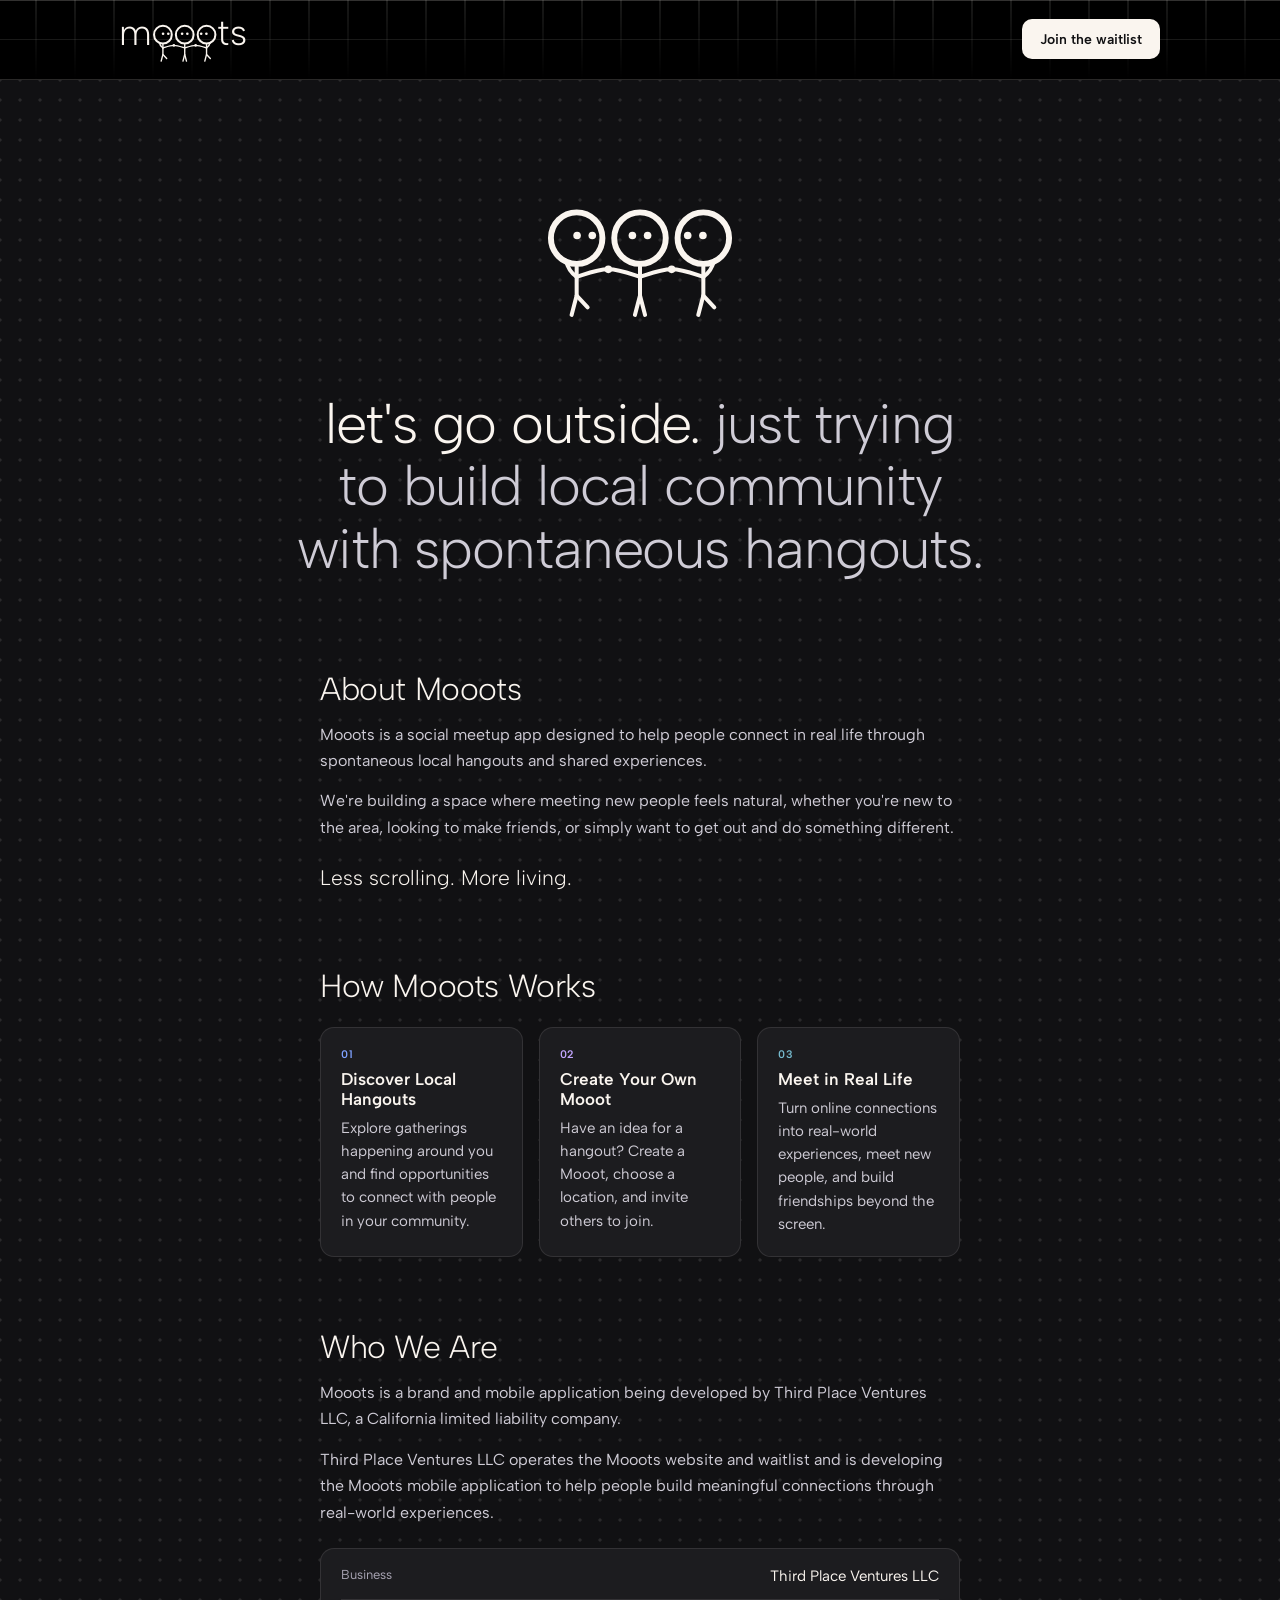
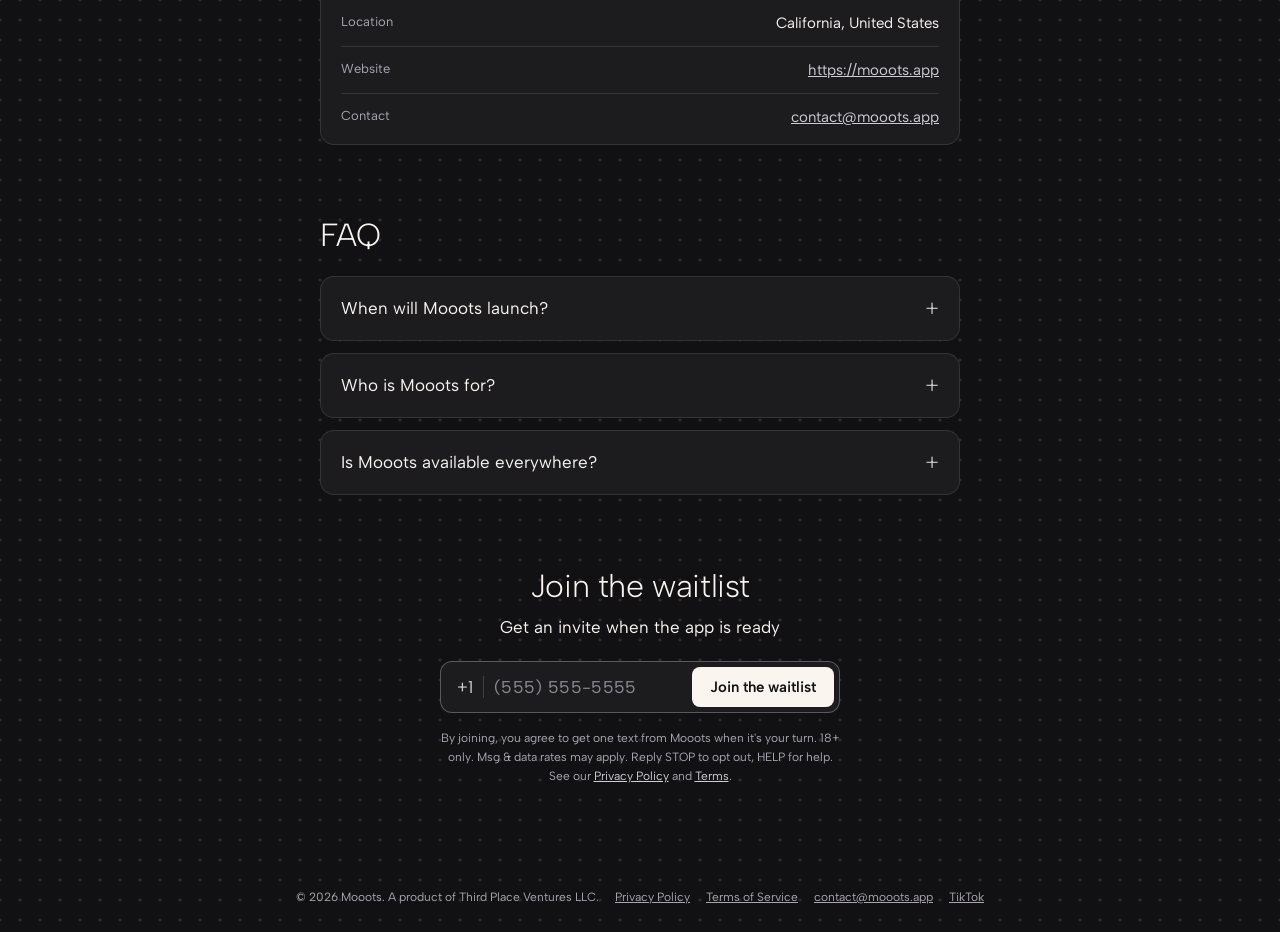
==== index.html @ 5a000459 "Put the three dancing figures above the hero headline Just the figures from the wordmark (no letters" ====
<!doctype html>
<html lang="en">
<head>
<meta charset="utf-8">
<meta name="viewport" content="width=device-width, initial-scale=1">
<title>Mooots</title>
<meta name="description" content="let's go outside. just trying to build local community with spontaneous hangouts.">
<meta name="theme-color" content="#000000">
<meta property="og:title" content="Mooots">
<meta property="og:description" content="let's go outside. just trying to build local community with spontaneous hangouts.">
<meta property="og:url" content="https://mooots.app/">
<meta property="og:type" content="website">
<meta property="og:site_name" content="Mooots">
<meta property="og:image" content="https://mooots.app/og.png">
<meta property="og:image:width" content="1200">
<meta property="og:image:height" content="630">
<meta property="og:image:alt" content="mooots: let's go outside.">
<meta name="twitter:card" content="summary_large_image">
<link rel="icon" href="favicon.svg" type="image/svg+xml">
<link rel="preload" href="fonts/AlbertSans-Light.ttf" as="font" type="font/ttf" crossorigin>
<link rel="stylesheet" href="assets/site.css?v=20261023e">
</head>
<body>
<div class="teaser">

  <header class="top grid">
    <div class="bar">
      <a class="brand" href="./" aria-label="mooots home">
      <svg class="logo" role="img" aria-label="mooots" viewBox="160 170 880 350">
        <text x="382" y="380" text-anchor="end" font-family="Albert Sans" font-weight="300" font-size="250" fill="#FAF5EF">m</text>
        <text x="828" y="380" font-family="Albert Sans" font-weight="300" font-size="250" letter-spacing="-4" fill="#FAF5EF">ts</text>
        <g fill="none" stroke="#FAF5EF" stroke-width="14">
          <circle cx="455" cy="312" r="61"/><circle cx="605" cy="312" r="61"/><circle cx="755" cy="312" r="61"/>
        </g>
        <!-- The dance from the app's loading screen (components/mooot/ring-heads.tsx):
             joined hands lift and drop, outer arms wave, legs kick on alternating
             beats. Each step is one 480ms beat; assets/dance.js starts a burst
             every 5-10s. SMIL is used because Safari can't animate path shapes in CSS. -->
        <g fill="none" stroke="#FAF5EF" stroke-width="9.5" stroke-linecap="round" stroke-linejoin="round">
          <path d="M455 380 L455 448 L443 494"/>
          <path d="M605 380 L605 448 L593 494"/>
          <path d="M755 380 L755 448 L743 494"/>
          <path d="M455 448 L467 494"><animate class="dance" attributeName="d" begin="indefinite" dur="2.4s" fill="freeze" calcMode="spline" keyTimes="0;0.2;0.4;0.6;0.8;1" keySplines="0.37 0 0.63 1;0.37 0 0.63 1;0.37 0 0.63 1;0.37 0 0.63 1;0.37 0 0.63 1" values="M455 448 L467 494;M455 448 L481 476;M455 448 L467 494;M455 448 L481 476;M455 448 L467 494;M455 448 L467 494"/></path>
          <path d="M605 448 L617 494"><animate class="dance" attributeName="d" begin="indefinite" dur="2.4s" fill="freeze" calcMode="spline" keyTimes="0;0.2;0.4;0.6;0.8;1" keySplines="0.37 0 0.63 1;0.37 0 0.63 1;0.37 0 0.63 1;0.37 0 0.63 1;0.37 0 0.63 1" values="M605 448 L617 494;M605 448 L617 494;M605 448 L631 476;M605 448 L617 494;M605 448 L631 476;M605 448 L617 494"/></path>
          <path d="M755 448 L767 494"><animate class="dance" attributeName="d" begin="indefinite" dur="2.4s" fill="freeze" calcMode="spline" keyTimes="0;0.2;0.4;0.6;0.8;1" keySplines="0.37 0 0.63 1;0.37 0 0.63 1;0.37 0 0.63 1;0.37 0 0.63 1;0.37 0 0.63 1" values="M755 448 L767 494;M755 448 L781 476;M755 448 L767 494;M755 448 L781 476;M755 448 L767 494;M755 448 L767 494"/></path>
          <path d="M455 404 C480 412 505 430 530 430 C555 430 580 412 605 404 C630 412 655 430 680 430 C705 430 730 412 755 404"><animate class="dance" attributeName="d" begin="indefinite" dur="2.4s" fill="freeze" calcMode="spline" keyTimes="0;0.2;0.4;0.6;0.8;1" keySplines="0.37 0 0.63 1;0.37 0 0.63 1;0.37 0 0.63 1;0.37 0 0.63 1;0.37 0 0.63 1" values="M455 404 C480 412 505 430 530 430 C555 430 580 412 605 404 C630 412 655 430 680 430 C705 430 730 412 755 404;M455 404 C480 396 505 386 530 386 C555 386 580 396 605 404 C630 396 655 386 680 386 C705 386 730 396 755 404;M455 404 C480 412 505 430 530 430 C555 430 580 412 605 404 C630 412 655 430 680 430 C705 430 730 412 755 404;M455 404 C480 396 505 386 530 386 C555 386 580 396 605 404 C630 396 655 386 680 386 C705 386 730 396 755 404;M455 404 C480 412 505 430 530 430 C555 430 580 412 605 404 C630 412 655 430 680 430 C705 430 730 412 755 404;M455 404 C480 412 505 430 530 430 C555 430 580 412 605 404 C630 412 655 430 680 430 C705 430 730 412 755 404"/></path>
          <path d="M455 404 C443 416 437 432 436 446 M755 404 C767 416 773 432 774 446"><animate class="dance" attributeName="d" begin="indefinite" dur="2.4s" fill="freeze" calcMode="spline" keyTimes="0;0.2;0.4;0.6;0.8;1" keySplines="0.37 0 0.63 1;0.37 0 0.63 1;0.37 0 0.63 1;0.37 0 0.63 1;0.37 0 0.63 1" values="M455 404 C443 416 437 432 436 446 M755 404 C767 416 773 432 774 446;M455 404 C441 394 433 380 430 366 M755 404 C769 394 777 380 780 366;M455 404 C443 416 437 432 436 446 M755 404 C767 416 773 432 774 446;M455 404 C441 394 433 380 430 366 M755 404 C769 394 777 380 780 366;M455 404 C443 416 437 432 436 446 M755 404 C767 416 773 432 774 446;M455 404 C443 416 437 432 436 446 M755 404 C767 416 773 432 774 446"/></path>
        </g>
        <g fill="#FAF5EF">
          <circle cx="456" cy="306" r="9"/><circle cx="492" cy="306" r="9"/>
          <circle cx="587" cy="306" r="9"/><circle cx="623" cy="306" r="9"/>
          <circle cx="718" cy="306" r="9"/><circle cx="754" cy="306" r="9"/>
          <circle cx="530" cy="430" r="9"><animate class="dance" attributeName="cy" begin="indefinite" dur="2.4s" fill="freeze" calcMode="spline" keyTimes="0;0.2;0.4;0.6;0.8;1" keySplines="0.37 0 0.63 1;0.37 0 0.63 1;0.37 0 0.63 1;0.37 0 0.63 1;0.37 0 0.63 1" values="430;386;430;386;430;430"/></circle>
          <circle cx="680" cy="430" r="9"><animate class="dance" attributeName="cy" begin="indefinite" dur="2.4s" fill="freeze" calcMode="spline" keyTimes="0;0.2;0.4;0.6;0.8;1" keySplines="0.37 0 0.63 1;0.37 0 0.63 1;0.37 0 0.63 1;0.37 0 0.63 1;0.37 0 0.63 1" values="430;386;430;386;430;430"/></circle>
        </g>
      </svg>
      </a>
      <a class="nav-cta" id="nav-join" href="#join">Join the waitlist</a>
    </div>
  </header>

  <div class="below dots">

    <section class="hero-sec">
      <svg class="logo mark" role="img" aria-label="Three friends holding hands" viewBox="380 236 450 272">
        <g fill="none" stroke="#FAF5EF" stroke-width="14">
          <circle cx="455" cy="312" r="61"/><circle cx="605" cy="312" r="61"/><circle cx="755" cy="312" r="61"/>
        </g>
        <g fill="none" stroke="#FAF5EF" stroke-width="9.5" stroke-linecap="round" stroke-linejoin="round">
          <path d="M455 380 L455 448 L443 494"/>
          <path d="M605 380 L605 448 L593 494"/>
          <path d="M755 380 L755 448 L743 494"/>
          <path d="M455 448 L467 494"><animate class="dance" attributeName="d" begin="indefinite" dur="2.4s" fill="freeze" calcMode="spline" keyTimes="0;0.2;0.4;0.6;0.8;1" keySplines="0.37 0 0.63 1;0.37 0 0.63 1;0.37 0 0.63 1;0.37 0 0.63 1;0.37 0 0.63 1" values="M455 448 L467 494;M455 448 L481 476;M455 448 L467 494;M455 448 L481 476;M455 448 L467 494;M455 448 L467 494"/></path>
          <path d="M605 448 L617 494"><animate class="dance" attributeName="d" begin="indefinite" dur="2.4s" fill="freeze" calcMode="spline" keyTimes="0;0.2;0.4;0.6;0.8;1" keySplines="0.37 0 0.63 1;0.37 0 0.63 1;0.37 0 0.63 1;0.37 0 0.63 1;0.37 0 0.63 1" values="M605 448 L617 494;M605 448 L617 494;M605 448 L631 476;M605 448 L617 494;M605 448 L631 476;M605 448 L617 494"/></path>
          <path d="M755 448 L767 494"><animate class="dance" attributeName="d" begin="indefinite" dur="2.4s" fill="freeze" calcMode="spline" keyTimes="0;0.2;0.4;0.6;0.8;1" keySplines="0.37 0 0.63 1;0.37 0 0.63 1;0.37 0 0.63 1;0.37 0 0.63 1;0.37 0 0.63 1" values="M755 448 L767 494;M755 448 L781 476;M755 448 L767 494;M755 448 L781 476;M755 448 L767 494;M755 448 L767 494"/></path>
          <path d="M455 404 C480 412 505 430 530 430 C555 430 580 412 605 404 C630 412 655 430 680 430 C705 430 730 412 755 404"><animate class="dance" attributeName="d" begin="indefinite" dur="2.4s" fill="freeze" calcMode="spline" keyTimes="0;0.2;0.4;0.6;0.8;1" keySplines="0.37 0 0.63 1;0.37 0 0.63 1;0.37 0 0.63 1;0.37 0 0.63 1;0.37 0 0.63 1" values="M455 404 C480 412 505 430 530 430 C555 430 580 412 605 404 C630 412 655 430 680 430 C705 430 730 412 755 404;M455 404 C480 396 505 386 530 386 C555 386 580 396 605 404 C630 396 655 386 680 386 C705 386 730 396 755 404;M455 404 C480 412 505 430 530 430 C555 430 580 412 605 404 C630 412 655 430 680 430 C705 430 730 412 755 404;M455 404 C480 396 505 386 530 386 C555 386 580 396 605 404 C630 396 655 386 680 386 C705 386 730 396 755 404;M455 404 C480 412 505 430 530 430 C555 430 580 412 605 404 C630 412 655 430 680 430 C705 430 730 412 755 404;M455 404 C480 412 505 430 530 430 C555 430 580 412 605 404 C630 412 655 430 680 430 C705 430 730 412 755 404"/></path>
          <path d="M455 404 C443 416 437 432 436 446 M755 404 C767 416 773 432 774 446"><animate class="dance" attributeName="d" begin="indefinite" dur="2.4s" fill="freeze" calcMode="spline" keyTimes="0;0.2;0.4;0.6;0.8;1" keySplines="0.37 0 0.63 1;0.37 0 0.63 1;0.37 0 0.63 1;0.37 0 0.63 1;0.37 0 0.63 1" values="M455 404 C443 416 437 432 436 446 M755 404 C767 416 773 432 774 446;M455 404 C441 394 433 380 430 366 M755 404 C769 394 777 380 780 366;M455 404 C443 416 437 432 436 446 M755 404 C767 416 773 432 774 446;M455 404 C441 394 433 380 430 366 M755 404 C769 394 777 380 780 366;M455 404 C443 416 437 432 436 446 M755 404 C767 416 773 432 774 446;M455 404 C443 416 437 432 436 446 M755 404 C767 416 773 432 774 446"/></path>
        </g>
        <g fill="#FAF5EF">
          <circle cx="456" cy="306" r="9"/><circle cx="492" cy="306" r="9"/>
          <circle cx="587" cy="306" r="9"/><circle cx="623" cy="306" r="9"/>
          <circle cx="718" cy="306" r="9"/><circle cx="754" cy="306" r="9"/>
          <circle cx="530" cy="430" r="9"><animate class="dance" attributeName="cy" begin="indefinite" dur="2.4s" fill="freeze" calcMode="spline" keyTimes="0;0.2;0.4;0.6;0.8;1" keySplines="0.37 0 0.63 1;0.37 0 0.63 1;0.37 0 0.63 1;0.37 0 0.63 1;0.37 0 0.63 1" values="430;386;430;386;430;430"/></circle>
          <circle cx="680" cy="430" r="9"><animate class="dance" attributeName="cy" begin="indefinite" dur="2.4s" fill="freeze" calcMode="spline" keyTimes="0;0.2;0.4;0.6;0.8;1" keySplines="0.37 0 0.63 1;0.37 0 0.63 1;0.37 0 0.63 1;0.37 0 0.63 1;0.37 0 0.63 1" values="430;386;430;386;430;430"/></circle>
        </g>
      </svg>
      <h1 class="hero-title">let's go outside. <span>just trying to build local community with spontaneous hangouts.</span></h1>
    </section>

    <div class="info">

    <section class="info-sec" id="about" aria-labelledby="about-title">
      <h2 id="about-title">About Mooots</h2>
      <p>Mooots is a social meetup app designed to help people connect in real life through spontaneous local hangouts and shared experiences.</p>
      <p>We're building a space where meeting new people feels natural, whether you're new to the area, looking to make friends, or simply want to get out and do something different.</p>
      <p class="tagline">Less scrolling. More living.</p>
    </section>

    <section class="info-sec" aria-labelledby="how-title">
      <h2 id="how-title">How Mooots Works</h2>
      <div class="steps">
        <div class="step-card">
          <span class="cap" style="color: #7EA1FF">01</span>
          <h3>Discover Local Hangouts</h3>
          <p>Explore gatherings happening around you and find opportunities to connect with people in your community.</p>
        </div>
        <div class="step-card">
          <span class="cap" style="color: #C3A6FF">02</span>
          <h3>Create Your Own Mooot</h3>
          <p>Have an idea for a hangout? Create a Mooot, choose a location, and invite others to join.</p>
        </div>
        <div class="step-card">
          <span class="cap" style="color: #76BACE">03</span>
          <h3>Meet in Real Life</h3>
          <p>Turn online connections into real-world experiences, meet new people, and build friendships beyond the screen.</p>
        </div>
      </div>
    </section>

    <section class="info-sec" aria-labelledby="who-title">
      <h2 id="who-title">Who We Are</h2>
      <p>Mooots is a brand and mobile application being developed by Third Place Ventures LLC, a California limited liability company.</p>
      <p>Third Place Ventures LLC operates the Mooots website and waitlist and is developing the Mooots mobile application to help people build meaningful connections through real-world experiences.</p>
      <dl class="facts">
        <div><dt>Business</dt><dd>Third Place Ventures LLC</dd></div>
        <div><dt>Location</dt><dd>California, United States</dd></div>
        <div><dt>Website</dt><dd><a href="https://mooots.app">https://mooots.app</a></dd></div>
        <div><dt>Contact</dt><dd><a href="mailto:contact@mooots.app">contact@mooots.app</a></dd></div>
      </dl>
    </section>

    <section class="info-sec" aria-labelledby="faq-title">
      <h2 id="faq-title">FAQ</h2>
      <div class="faq">
        <details>
          <summary>When will Mooots launch?</summary>
          <p>We're currently developing and testing Mooots. Join our waitlist to be notified when access becomes available.</p>
        </details>
        <details>
          <summary>Who is Mooots for?</summary>
          <p>Mooots is designed for adults 18 and older who want to meet new people and participate in local gatherings.</p>
        </details>
        <details>
          <summary>Is Mooots available everywhere?</summary>
          <p>We're focused on building our initial community before expanding to additional locations.</p>
        </details>
      </div>
    </section>

  </div>


    <section class="join" id="join" aria-labelledby="join-title">
      <h2 id="join-title">Join the waitlist</h2>
      <form class="waitlist" id="waitlist" novalidate>
      <label for="phone">Get an invite when the app is ready</label>
      <div class="pf" id="phone-field">
        <span class="pf-prefix" aria-hidden="true">+1</span>
        <input id="phone" name="phone" type="tel" autocomplete="tel-national" inputmode="tel" enterkeyhint="go" placeholder="(555) 555-5555" aria-describedby="phone-error consent">
        <button type="submit" id="join"><span class="btn-long">Join the waitlist</span><span class="btn-short">Join</span></button>
      </div>
      <div class="hp" aria-hidden="true">
        <label for="website">Leave this empty</label>
        <input id="website" name="website" type="text" tabindex="-1" autocomplete="off">
      </div>
      <p class="field-error" id="phone-error" role="alert"></p>
      <p class="consent" id="consent">By joining, you agree to get one text from Mooots when it's your turn. 18+ only. Msg &amp; data rates may apply. Reply STOP to opt out, HELP for help. See our <a href="privacy.html">Privacy Policy</a> and <a href="terms.html">Terms</a>.</p>
    </form>

      <div class="joined" id="joined" role="status" hidden>
      <span class="badge-in">You're in</span>
      <strong>You're on the list.</strong>
      <span>We'll text you when it's time.</span>
      <button type="button" class="share" id="share">Bring a friend</button>
    </div>
    </section>

    <footer class="site-footer">
      <span>© 2026 Mooots. A product of Third Place Ventures LLC.</span>
      <span class="links">
        <a href="privacy.html">Privacy Policy</a>
        <a href="terms.html">Terms of Service</a>
        <a href="mailto:contact@mooots.app">contact@mooots.app</a>
        <a href="https://www.tiktok.com/@mooots.app" rel="me noopener" target="_blank">TikTok</a>
      </span>
    </footer>
  </div>

</div>
<script src="assets/dance.js?v=20261023e"></script>
<script src="assets/waitlist.js?v=20261023e"></script>
</body>
</html>
---- assets/site.css ----
/* Mooots site styles. Colors and type match the app (Mooots/constants/tokens.ts). */

@font-face { font-family: "Albert Sans"; font-weight: 300; font-style: normal; font-display: swap; src: url("../fonts/AlbertSans-Light.ttf") format("truetype"); }
@font-face { font-family: "Albert Sans"; font-weight: 400; font-style: normal; font-display: swap; src: url("../fonts/AlbertSans-Regular.ttf") format("truetype"); }
@font-face { font-family: "Albert Sans"; font-weight: 600; font-style: normal; font-display: swap; src: url("../fonts/AlbertSans-SemiBold.ttf") format("truetype"); }

:root {
  --paper: #111113;
  --raised: #1C1C1F;
  --ink: #FAF5EF;
  --ink-soft: #CFCCD6;
  --ink-faint: #A8A4B3;
  --rule: rgba(250, 245, 239, 0.16);
  --focus: #7EA1FF;
  --danger: #F48ACB;
}

html { color-scheme: dark; }
body { margin: 0; background: var(--paper); color: var(--ink); font-family: "Albert Sans", system-ui, sans-serif; font-weight: 400; -webkit-font-smoothing: antialiased; }
a { color: var(--ink-soft); }
a:hover { color: var(--ink); }
[hidden] { display: none !important; }

/* ---------- Teaser (index.html) ---------- */

/* Black header band with the app's grid (fading out downward), then the
   dot texture behind the form and footer. Same look as the app's screens. */
.teaser { min-height: 100vh; min-height: 100dvh; display: flex; flex-direction: column; }
.top { position: sticky; top: 0; z-index: 10; background: #000000; border-bottom: 1px solid var(--rule); padding: 14px 24px; display: flex; justify-content: center; }
.below { flex: 1 0 auto; display: flex; flex-direction: column; align-items: center; padding: 0 24px; }
.below .site-footer { padding: 24px 0 28px; }

.grid { position: relative; isolation: isolate; }
.top.grid { position: sticky; }
.grid::before { content: ""; position: absolute; inset: 0; z-index: -1; pointer-events: none;
  background-image: linear-gradient(rgba(250, 245, 239, 0.20) 1px, transparent 1px), linear-gradient(90deg, rgba(250, 245, 239, 0.20) 1px, transparent 1px);
  background-size: 39px 39px; background-position: center top;
  -webkit-mask-image: linear-gradient(to bottom, #000, transparent); mask-image: linear-gradient(to bottom, #000, transparent); }
.grid.up::before { -webkit-mask-image: linear-gradient(to top, #000, transparent); mask-image: linear-gradient(to top, #000, transparent); }

.dots { background-image: radial-gradient(circle, rgba(250, 245, 239, 0.11) 1.4px, transparent 1.8px); background-size: 20px 20px; background-position: 10px 10px; }

/* Header bar: small dancing logo on the left, Join the waitlist on the right. */
.bar { width: 100%; max-width: 1040px; display: flex; align-items: center; justify-content: space-between; gap: 16px; }
.brand { display: block; line-height: 0; }
.brand .logo { display: block; width: clamp(96px, 24vw, 128px); height: auto; aspect-ratio: 880 / 350; }
.nav-cta { display: inline-flex; align-items: center; height: 40px; padding: 0 18px; border-radius: 10px; background: var(--ink); color: var(--paper); font-size: 14px; font-weight: 600; text-decoration: none; white-space: nowrap; transition: background .15s; }
.nav-cta:hover { background: #FFFFFF; color: var(--paper); }
.nav-cta:focus-visible { outline: 2px solid var(--focus); outline-offset: 2px; }

/* Hero: the caption as the headline. */
.hero-sec { width: 100%; max-width: 760px; padding: clamp(72px, 14vh, 140px) 0 clamp(64px, 10vh, 104px); text-align: center; }
.hero-title { margin: 0; font-size: clamp(34px, 6vw, 56px); font-weight: 300; line-height: 1.12; letter-spacing: -0.02em; color: var(--ink); text-wrap: balance; }
.hero-title span { color: var(--ink-soft); }

/* Join the waitlist section (the header button scrolls here). */
.join { width: 100%; max-width: 640px; display: flex; flex-direction: column; align-items: center; gap: 12px; padding: 72px 0 80px; text-align: center; scroll-margin-top: 88px; }
.join h2 { margin: 0; font-size: 32px; font-weight: 300; letter-spacing: -0.4px; }



.waitlist { width: 100%; display: flex; flex-direction: column; align-items: center; text-align: center; }
.waitlist label { font-size: 17px; color: var(--ink); }

/* Phone field: "+1" prefix, input and button joined in one rounded bar. */
.pf { display: flex; align-items: center; width: 100%; max-width: 400px; box-sizing: border-box; height: 52px; margin-top: 24px; padding: 5px 5px 5px 16px; background: var(--raised); border: 1px solid rgba(250, 245, 239, 0.28); border-radius: 12px; transition: border-color .15s, box-shadow .15s; }
.pf:hover { border-color: rgba(250, 245, 239, 0.45); }
.pf:focus-within { border-color: var(--focus); box-shadow: 0 0 0 3px rgba(126, 161, 255, 0.22); }
.pf.err { border-color: var(--danger); box-shadow: 0 0 0 3px rgba(244, 138, 203, 0.18); }
.pf-prefix { font-size: 17px; color: var(--ink-soft); padding-right: 10px; border-right: 1px solid var(--rule); line-height: 22px; }
.pf input { flex: 1 1 auto; min-width: 0; height: 100%; padding: 0 8px 0 10px; border: 0; outline: 0; background: transparent; color: var(--ink); font-family: inherit; font-size: 17px; letter-spacing: 0.02em; }
.pf input::placeholder { color: #8E8B96; }
.pf button { flex: 0 0 auto; height: 40px; padding: 0 18px; border: 0; border-radius: 8px; background: var(--ink); color: var(--paper); font-family: inherit; font-size: 15px; font-weight: 600; cursor: pointer; transition: background .15s, opacity .15s; }
.pf button:hover { background: #FFFFFF; }
.pf button:focus-visible { outline: 2px solid var(--focus); outline-offset: 2px; }
.pf button:disabled { opacity: 0.6; cursor: default; }
.btn-short { display: none; }
/* Narrow phones: shorter button so the full number fits in the field. */
@media (max-width: 420px) {
  .btn-long { display: none; }
  .btn-short { display: inline; }
  .pf button { padding: 0 16px; }
}
.busy .btn-long, .busy .btn-short { display: none; }
.busy .pf button::after { content: "Joining…"; }

.field-error { margin: 10px 0 0; font-size: 13px; line-height: 20px; color: var(--danger); }
/* No reserved gap: the error line only takes space when there's an error. */
.field-error:empty { display: none; }
.consent { margin: 16px 0 0; max-width: 400px; font-size: 12px; line-height: 1.6; color: var(--ink-faint); }

/* Off-screen trap field for bots. People never see or fill it. */
.hp { position: absolute; left: -10000px; width: 1px; height: 1px; overflow: hidden; }

.joined { width: 100%; max-width: 400px; box-sizing: border-box; background: var(--raised); border: 1px solid rgba(250, 245, 239, 0.10); border-radius: 14px; padding: 24px 20px; display: flex; flex-direction: column; align-items: center; gap: 6px; text-align: center; animation: joined-in .35s ease-out; }
.joined strong { font-size: 20px; font-weight: 600; margin-top: 8px; }
.joined > span { font-size: 15px; color: var(--ink-soft); }
/* The app's "You're in" badge (StatusBadge joined, tint variant). */
.joined .badge-in { padding: 4px 12px; border-radius: 999px; border: 1px solid #6FD39E; background: rgba(111, 211, 158, 0.12); color: #6FD39E; font-size: 11px; font-weight: 600; }
.joined .share { margin-top: 16px; height: 44px; padding: 0 22px; border: 0; border-radius: 10px; background: var(--ink); color: var(--paper); font-family: inherit; font-size: 15px; font-weight: 600; cursor: pointer; transition: background .15s; }
.joined .share:hover { background: #FFFFFF; }
.joined .share:focus-visible { outline: 2px solid var(--focus); outline-offset: 2px; }
@keyframes joined-in { from { opacity: 0; transform: translateY(8px); } to { opacity: 1; transform: none; } }
@media (prefers-reduced-motion: reduce) { .joined { animation: none; } }

.site-footer { display: flex; flex-wrap: wrap; justify-content: center; gap: 8px 16px; font-size: 12px; color: var(--ink-faint); }
.site-footer a { color: var(--ink-faint); }
/* The © line sits on its own line on phones; the links wrap as whole links, never mid-link. */
.site-footer .links { display: inline-flex; flex-wrap: wrap; justify-content: center; gap: 8px 16px; }
.site-footer .links a { white-space: nowrap; }

/* ---------- About, How it works, Who we are, FAQ (index.html) ---------- */

.info { width: 100%; max-width: 640px; display: flex; flex-direction: column; gap: 72px; padding: 0; text-align: left; }
.info-sec { display: flex; flex-direction: column; gap: 14px; scroll-margin-top: 88px; }
.info h2 { margin: 0; font-size: 32px; font-weight: 300; letter-spacing: -0.4px; line-height: 1.15; }
.info p { margin: 0; font-size: 16px; line-height: 1.65; color: var(--ink-soft); }
.info .tagline { margin-top: 6px; font-size: 21px; font-weight: 300; color: var(--ink); }

.steps { display: grid; grid-template-columns: repeat(auto-fit, minmax(180px, 1fr)); gap: 16px; margin-top: 8px; }
.step-card { background: var(--raised); border: 1px solid rgba(250, 245, 239, 0.10); border-radius: 14px; padding: 20px; display: flex; flex-direction: column; gap: 8px; }
.step-card .cap { font-size: 11px; font-weight: 600; letter-spacing: 0.8px; }
.step-card h3 { margin: 0; font-size: 17px; font-weight: 600; color: var(--ink); }
.info .step-card p { font-size: 15px; line-height: 1.55; }

.facts { margin: 8px 0 0; padding: 4px 20px; background: var(--raised); border: 1px solid rgba(250, 245, 239, 0.10); border-radius: 14px; }
.facts div { display: flex; flex-wrap: wrap; justify-content: space-between; gap: 4px 16px; padding: 14px 0; border-bottom: 1px solid rgba(250, 245, 239, 0.10); }
.facts div:last-child { border-bottom: 0; }
.facts dt { font-size: 13px; color: var(--ink-faint); }
.facts dd { margin: 0; font-size: 15px; color: var(--ink); }

.faq { display: flex; flex-direction: column; gap: 12px; margin-top: 8px; }
.faq details { background: var(--raised); border: 1px solid rgba(250, 245, 239, 0.10); border-radius: 14px; padding: 0 20px; }
.faq summary { list-style: none; cursor: pointer; display: flex; justify-content: space-between; align-items: center; gap: 16px; padding: 18px 0; font-size: 17px; color: var(--ink); }
.faq summary::-webkit-details-marker { display: none; }
.faq summary::after { content: "+"; font-size: 22px; font-weight: 300; color: var(--ink-soft); }
.faq details[open] summary::after { content: "−"; }
.faq summary:focus-visible { outline: 2px solid var(--focus); outline-offset: 4px; border-radius: 4px; }
.faq details p { padding-bottom: 18px; }
.site-footer a:hover { color: var(--ink); }

/* ---------- Text pages (privacy.html, terms.html) ---------- */

.doc { padding: 32px 24px 96px; }
.doc nav, .doc article, .doc .site-footer { max-width: 680px; margin: 0 auto; }
.doc nav { padding-bottom: 72px; }
.doc nav a { display: inline-block; }
.doc nav .logo { width: 110px; height: 40px; }
.doc article { display: flex; flex-direction: column; gap: 40px; font-size: 16px; line-height: 1.7; color: var(--ink-soft); }
.doc header { display: flex; flex-direction: column; gap: 12px; }
.doc h1 { margin: 0; font-weight: 300; font-size: clamp(36px, 5vw, 48px); line-height: 1.1; color: var(--ink); }
.doc .meta { margin: 0; font-size: 14px; color: var(--ink-faint); }
.doc section { display: flex; flex-direction: column; gap: 12px; }
.doc h2 { margin: 0; font-size: 20px; font-weight: 600; color: var(--ink); }
.doc p, .doc ul { margin: 0; }
.doc ul { padding-left: 20px; display: flex; flex-direction: column; gap: 6px; }
.doc strong { color: var(--ink); font-weight: 600; }
.doc .site-footer { justify-content: flex-start; margin-top: 72px; padding-top: 24px; border-top: 1px solid var(--rule); }

/* Just the three dancing figures above the hero headline. */
.hero-sec .mark { display: block; width: clamp(136px, 34vw, 190px); height: auto; aspect-ratio: 450 / 272; margin: 0 auto clamp(44px, 8vh, 72px); }
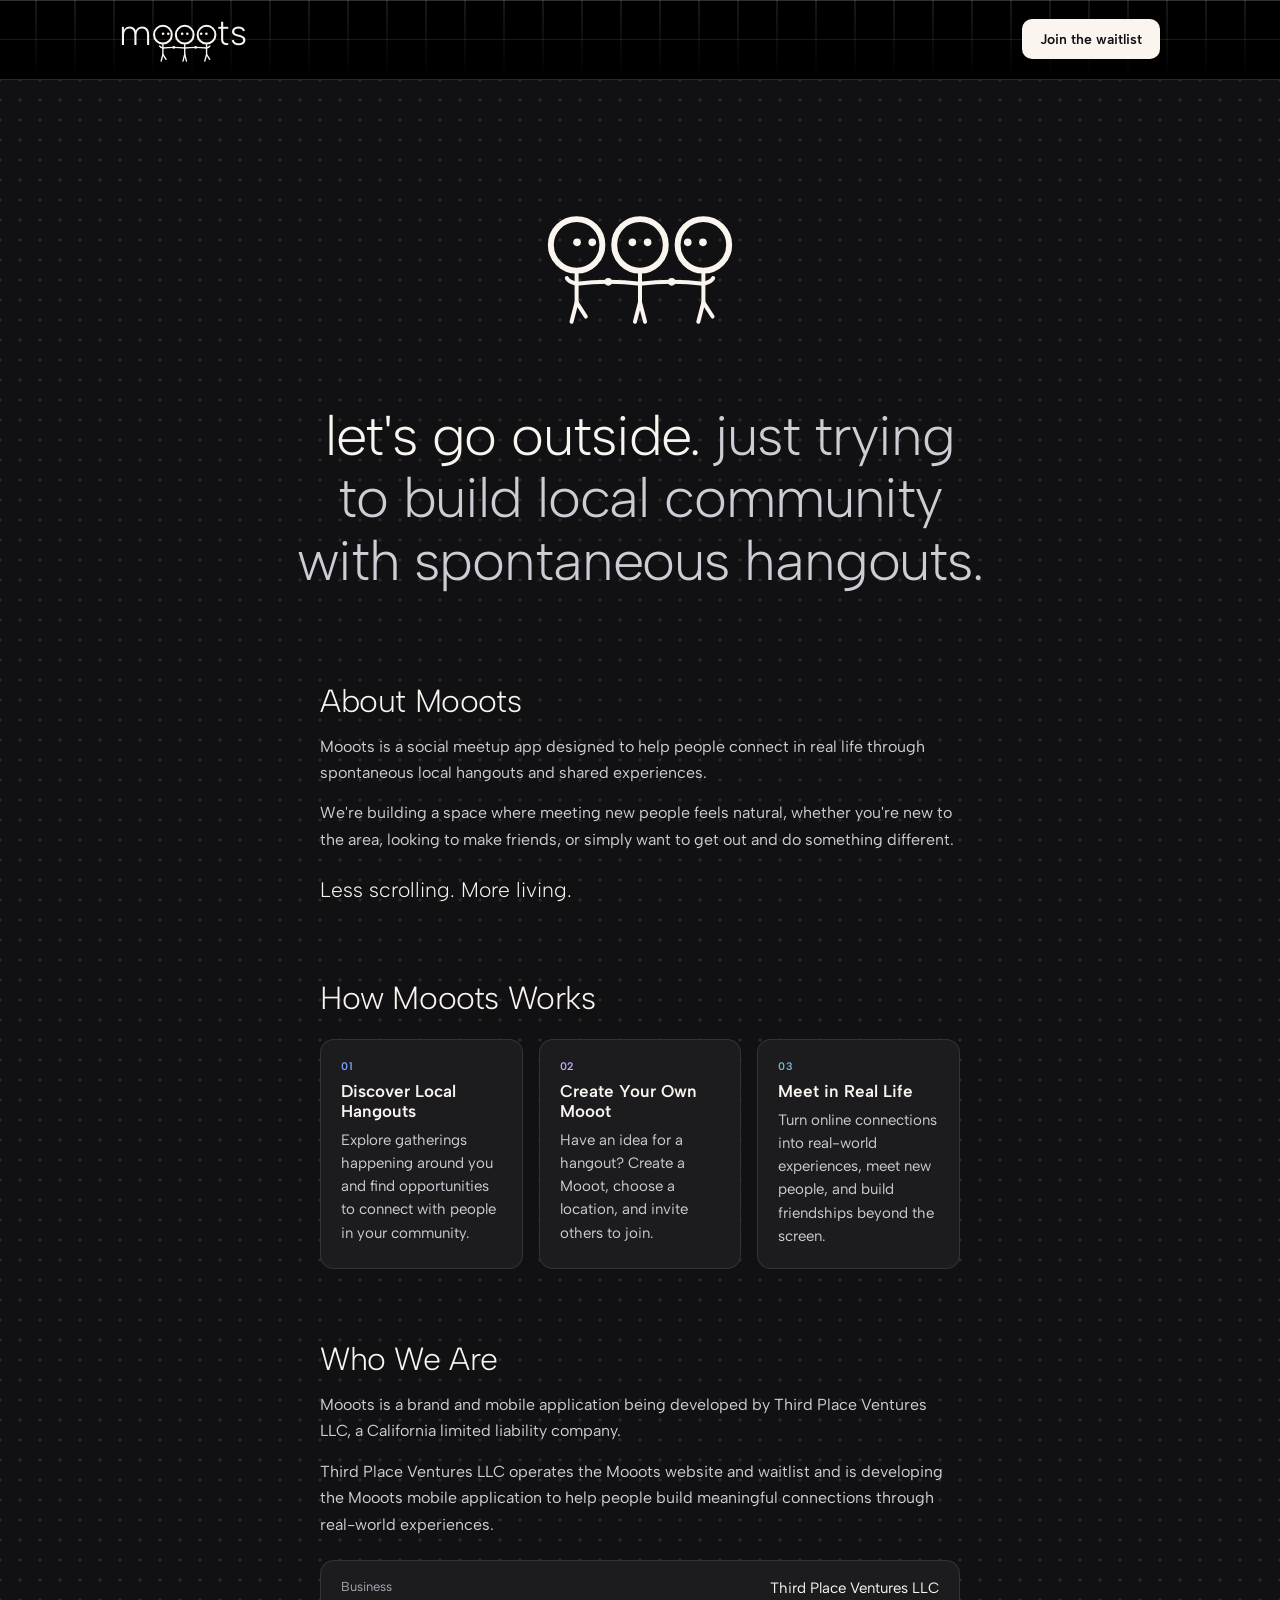
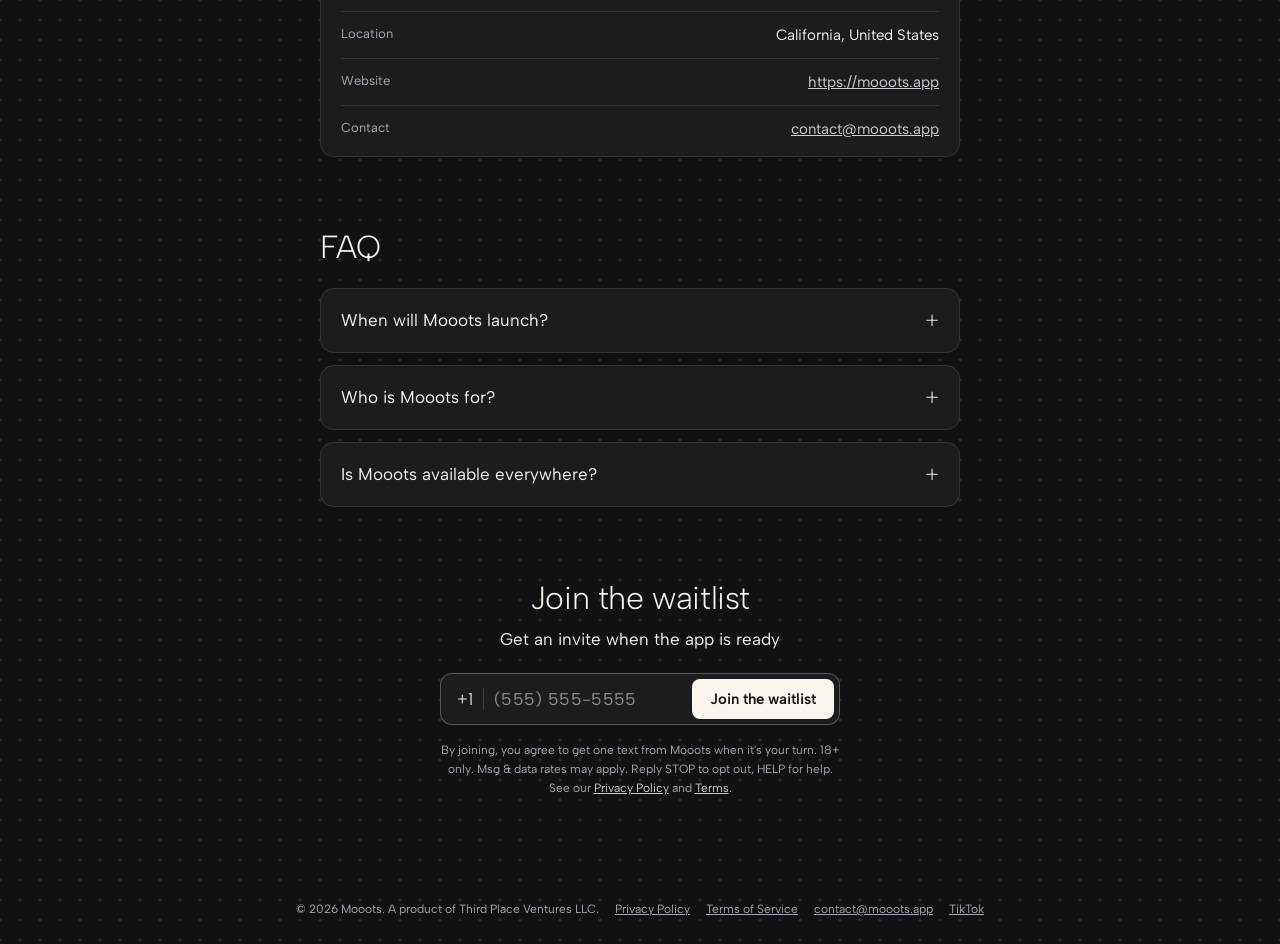
==== commit 825b341a: "Stop the dancing figures from getting cut off Give the hero figures margin on every side (the outer " ====
--- a/index.html
+++ b/index.html
@@ -18,7 +18,7 @@
 <meta name="twitter:card" content="summary_large_image">
 <link rel="icon" href="favicon.svg" type="image/svg+xml">
 <link rel="preload" href="fonts/AlbertSans-Light.ttf" as="font" type="font/ttf" crossorigin>
-<link rel="stylesheet" href="assets/site.css?v=20261023e">
+<link rel="stylesheet" href="assets/site.css?v=20261023f">
 </head>
 <body>
 <div class="teaser">
@@ -62,7 +62,7 @@
   <div class="below dots">
 
     <section class="hero-sec">
-      <svg class="logo mark" role="img" aria-label="Three friends holding hands" viewBox="380 236 450 272">
+      <svg class="logo mark" role="img" aria-label="Three friends holding hands" viewBox="340 220 530 300">
         <g fill="none" stroke="#FAF5EF" stroke-width="14">
           <circle cx="455" cy="312" r="61"/><circle cx="605" cy="312" r="61"/><circle cx="755" cy="312" r="61"/>
         </g>
@@ -187,7 +187,7 @@
   </div>
 
 </div>
-<script src="assets/dance.js?v=20261023e"></script>
-<script src="assets/waitlist.js?v=20261023e"></script>
+<script src="assets/dance.js?v=20261023f"></script>
+<script src="assets/waitlist.js?v=20261023f"></script>
 </body>
 </html>
--- a/assets/site.css
+++ b/assets/site.css
@@ -158,4 +158,6 @@
 .doc .site-footer { justify-content: flex-start; margin-top: 72px; padding-top: 24px; border-top: 1px solid var(--rule); }
 
 /* Just the three dancing figures above the hero headline. */
-.hero-sec .mark { display: block; width: clamp(136px, 34vw, 190px); height: auto; aspect-ratio: 450 / 272; margin: 0 auto clamp(44px, 8vh, 72px); }
+.hero-sec .mark { display: block; width: clamp(160px, 40vw, 224px); height: auto; aspect-ratio: 530 / 300; margin: 0 auto clamp(44px, 8vh, 72px); }
+/* Let the dance draw past the logo's box so raised arms and kicks never get clipped. */
+.logo { overflow: visible; }
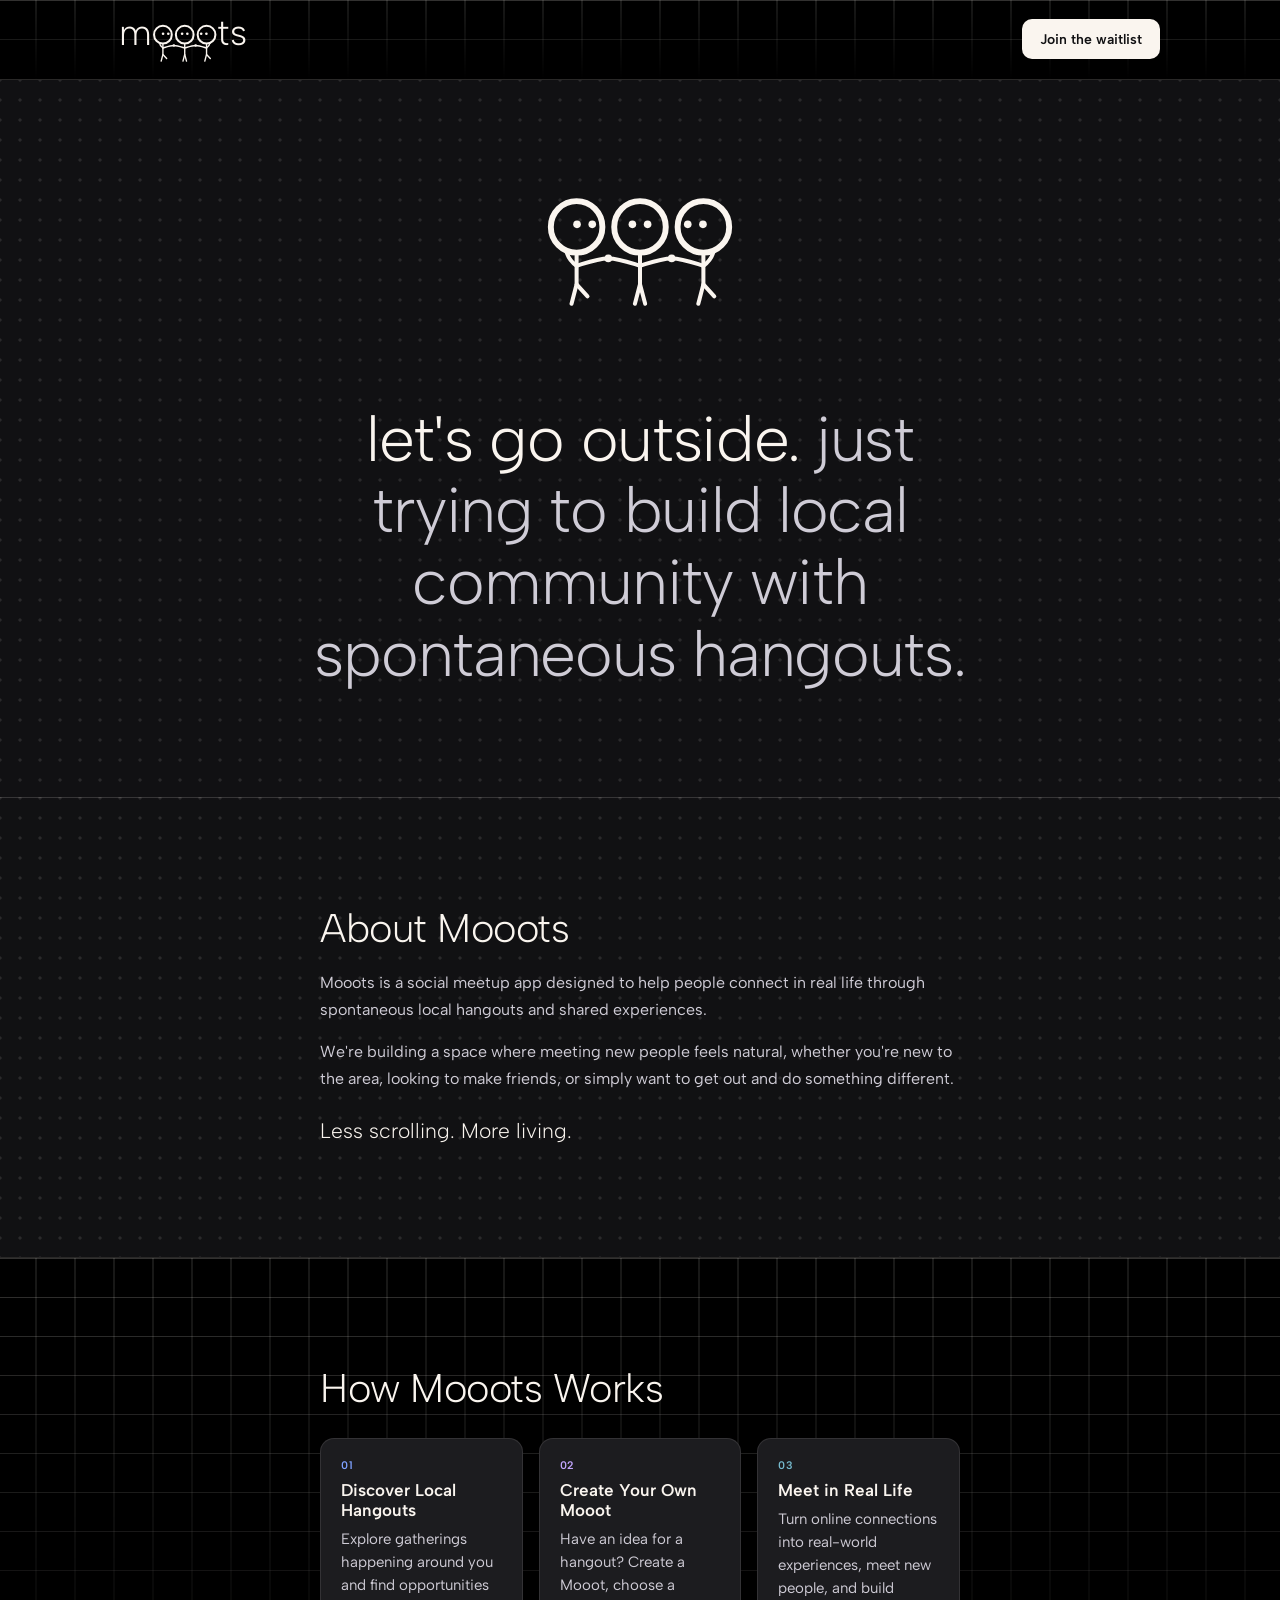
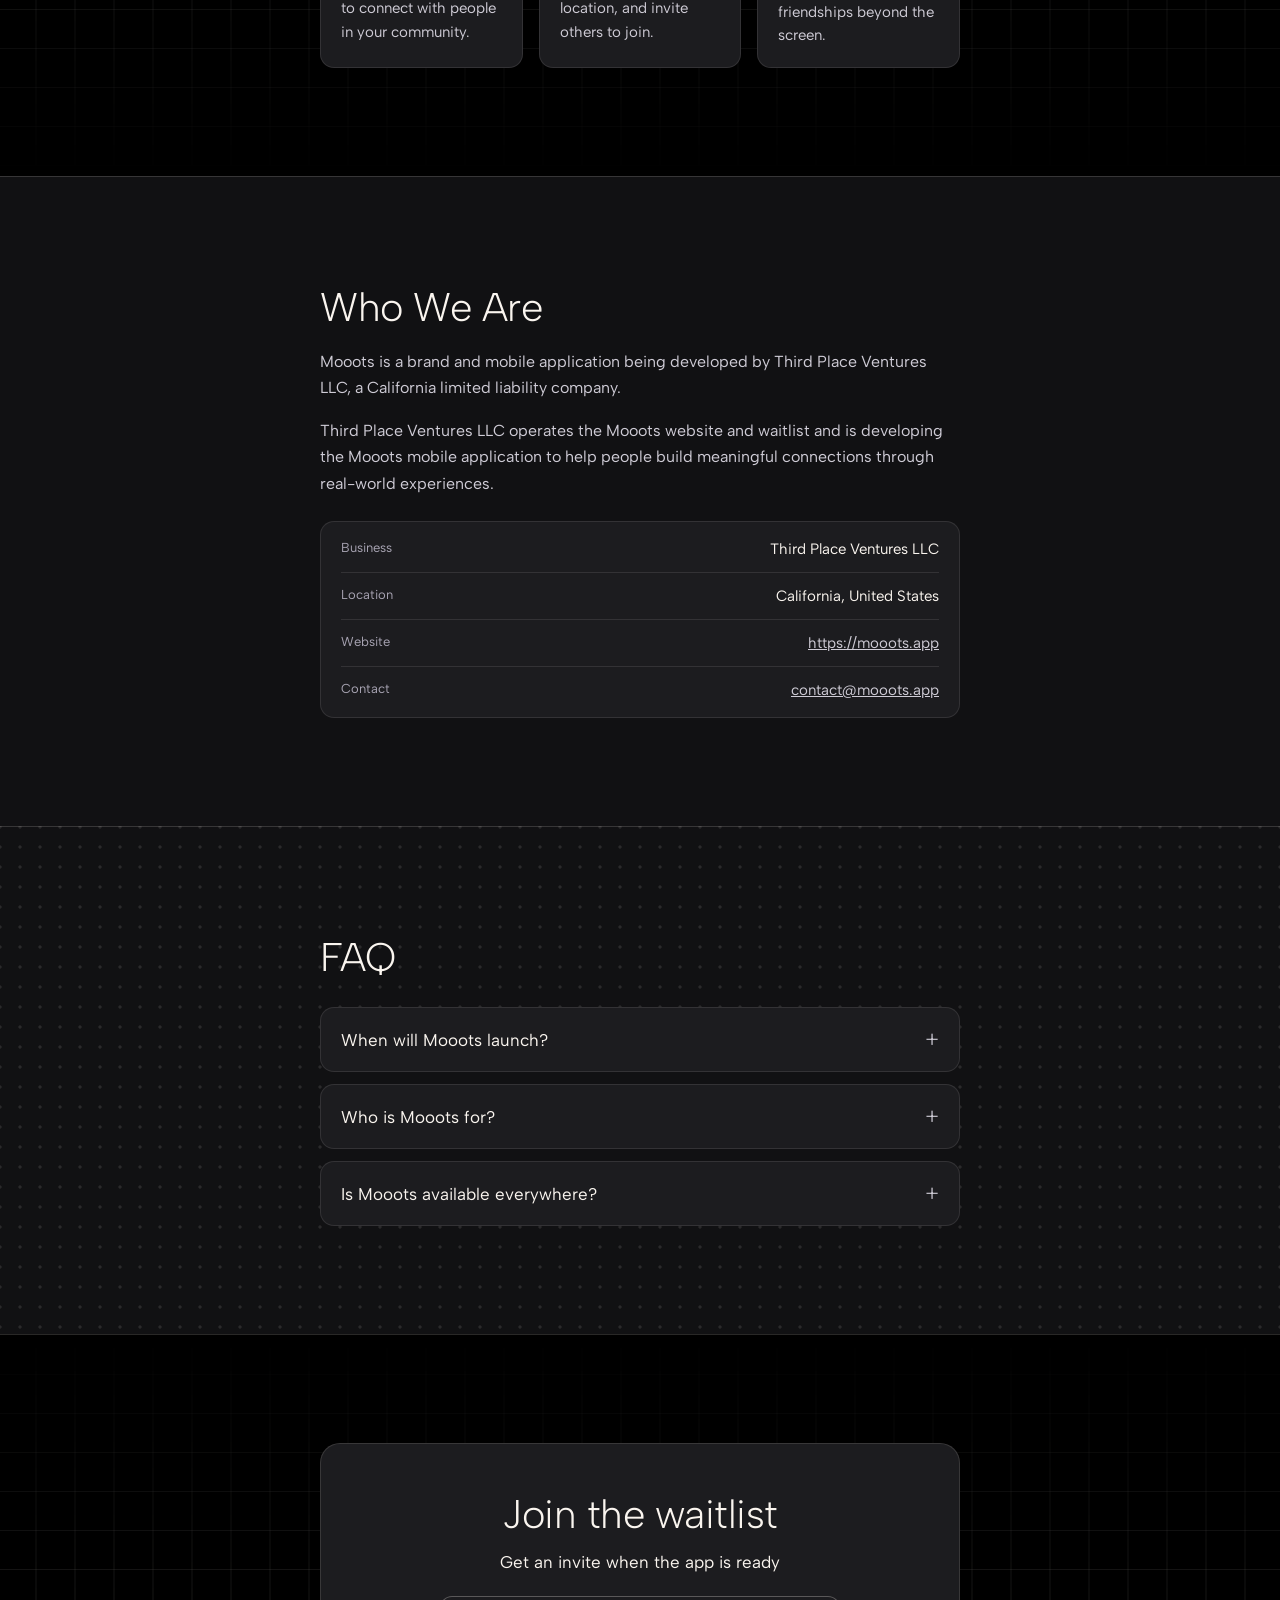
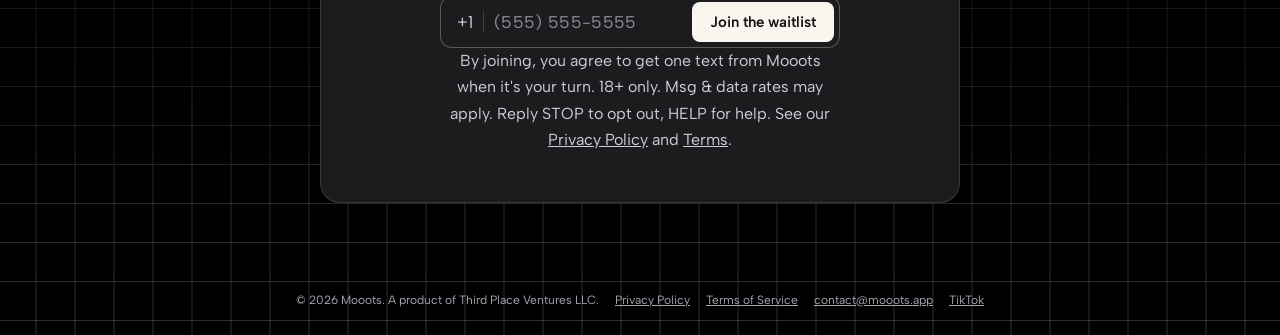
==== commit 4cee92fd: "Separate the sections into full-width bands Each section now has its own surface (dots, black grid, " ====
--- a/index.html
+++ b/index.html
@@ -18,7 +18,7 @@
 <meta name="twitter:card" content="summary_large_image">
 <link rel="icon" href="favicon.svg" type="image/svg+xml">
 <link rel="preload" href="fonts/AlbertSans-Light.ttf" as="font" type="font/ttf" crossorigin>
-<link rel="stylesheet" href="assets/site.css?v=20261023f">
+<link rel="stylesheet" href="assets/site.css?v=20261023g">
 </head>
 <body>
 <div class="teaser">
@@ -59,9 +59,8 @@
     </div>
   </header>
 
-  <div class="below dots">
-
-    <section class="hero-sec">
+  <section class="band band-dots hero-band">
+    <div class="band-inner">
       <svg class="logo mark" role="img" aria-label="Three friends holding hands" viewBox="340 220 530 300">
         <g fill="none" stroke="#FAF5EF" stroke-width="14">
           <circle cx="455" cy="312" r="61"/><circle cx="605" cy="312" r="61"/><circle cx="755" cy="312" r="61"/>
@@ -85,18 +84,20 @@
         </g>
       </svg>
       <h1 class="hero-title">let's go outside. <span>just trying to build local community with spontaneous hangouts.</span></h1>
-    </section>
+    </div>
+  </section>
 
-    <div class="info">
-
-    <section class="info-sec" id="about" aria-labelledby="about-title">
+  <section class="band band-dots" id="about" aria-labelledby="about-title">
+    <div class="band-inner">
       <h2 id="about-title">About Mooots</h2>
       <p>Mooots is a social meetup app designed to help people connect in real life through spontaneous local hangouts and shared experiences.</p>
       <p>We're building a space where meeting new people feels natural, whether you're new to the area, looking to make friends, or simply want to get out and do something different.</p>
       <p class="tagline">Less scrolling. More living.</p>
-    </section>
+    </div>
+  </section>
 
-    <section class="info-sec" aria-labelledby="how-title">
+  <section class="band band-grid grid" aria-labelledby="how-title">
+    <div class="band-inner">
       <h2 id="how-title">How Mooots Works</h2>
       <div class="steps">
         <div class="step-card">
@@ -115,9 +116,11 @@
           <p>Turn online connections into real-world experiences, meet new people, and build friendships beyond the screen.</p>
         </div>
       </div>
-    </section>
+    </div>
+  </section>
 
-    <section class="info-sec" aria-labelledby="who-title">
+  <section class="band band-plain" aria-labelledby="who-title">
+    <div class="band-inner">
       <h2 id="who-title">Who We Are</h2>
       <p>Mooots is a brand and mobile application being developed by Third Place Ventures LLC, a California limited liability company.</p>
       <p>Third Place Ventures LLC operates the Mooots website and waitlist and is developing the Mooots mobile application to help people build meaningful connections through real-world experiences.</p>
@@ -127,9 +130,11 @@
         <div><dt>Website</dt><dd><a href="https://mooots.app">https://mooots.app</a></dd></div>
         <div><dt>Contact</dt><dd><a href="mailto:contact@mooots.app">contact@mooots.app</a></dd></div>
       </dl>
-    </section>
+    </div>
+  </section>
 
-    <section class="info-sec" aria-labelledby="faq-title">
+  <section class="band band-dots" aria-labelledby="faq-title">
+    <div class="band-inner">
       <h2 id="faq-title">FAQ</h2>
       <div class="faq">
         <details>
@@ -145,14 +150,14 @@
           <p>We're focused on building our initial community before expanding to additional locations.</p>
         </details>
       </div>
-    </section>
+    </div>
+  </section>
 
-  </div>
-
-
-    <section class="join" id="join" aria-labelledby="join-title">
-      <h2 id="join-title">Join the waitlist</h2>
-      <form class="waitlist" id="waitlist" novalidate>
+  <section class="band band-grid grid up join-band" id="join" aria-labelledby="join-title">
+    <div class="band-inner">
+      <div class="join-card">
+        <h2 id="join-title">Join the waitlist</h2>
+        <form class="waitlist" id="waitlist" novalidate>
       <label for="phone">Get an invite when the app is ready</label>
       <div class="pf" id="phone-field">
         <span class="pf-prefix" aria-hidden="true">+1</span>
@@ -167,14 +172,14 @@
       <p class="consent" id="consent">By joining, you agree to get one text from Mooots when it's your turn. 18+ only. Msg &amp; data rates may apply. Reply STOP to opt out, HELP for help. See our <a href="privacy.html">Privacy Policy</a> and <a href="terms.html">Terms</a>.</p>
     </form>
 
-      <div class="joined" id="joined" role="status" hidden>
+        <div class="joined" id="joined" role="status" hidden>
       <span class="badge-in">You're in</span>
       <strong>You're on the list.</strong>
       <span>We'll text you when it's time.</span>
       <button type="button" class="share" id="share">Bring a friend</button>
     </div>
-    </section>
-
+      </div>
+    </div>
     <footer class="site-footer">
       <span>© 2026 Mooots. A product of Third Place Ventures LLC.</span>
       <span class="links">
@@ -184,10 +189,10 @@
         <a href="https://www.tiktok.com/@mooots.app" rel="me noopener" target="_blank">TikTok</a>
       </span>
     </footer>
-  </div>
+  </section>
 
 </div>
-<script src="assets/dance.js?v=20261023f"></script>
-<script src="assets/waitlist.js?v=20261023f"></script>
+<script src="assets/dance.js?v=20261023g"></script>
+<script src="assets/waitlist.js?v=20261023g"></script>
 </body>
 </html>
--- a/assets/site.css
+++ b/assets/site.css
@@ -49,13 +49,9 @@
 .nav-cta:focus-visible { outline: 2px solid var(--focus); outline-offset: 2px; }
 
 /* Hero: the caption as the headline. */
-.hero-sec { width: 100%; max-width: 760px; padding: clamp(72px, 14vh, 140px) 0 clamp(64px, 10vh, 104px); text-align: center; }
-.hero-title { margin: 0; font-size: clamp(34px, 6vw, 56px); font-weight: 300; line-height: 1.12; letter-spacing: -0.02em; color: var(--ink); text-wrap: balance; }
+.hero-title { margin: 0; font-size: clamp(40px, 7vw, 64px); font-weight: 300; line-height: 1.12; letter-spacing: -0.02em; color: var(--ink); text-wrap: balance; }
 .hero-title span { color: var(--ink-soft); }
 
-/* Join the waitlist section (the header button scrolls here). */
-.join { width: 100%; max-width: 640px; display: flex; flex-direction: column; align-items: center; gap: 12px; padding: 72px 0 80px; text-align: center; scroll-margin-top: 88px; }
-.join h2 { margin: 0; font-size: 32px; font-weight: 300; letter-spacing: -0.4px; }
 
 
 
@@ -111,17 +107,15 @@
 
 /* ---------- About, How it works, Who we are, FAQ (index.html) ---------- */
 
-.info { width: 100%; max-width: 640px; display: flex; flex-direction: column; gap: 72px; padding: 0; text-align: left; }
-.info-sec { display: flex; flex-direction: column; gap: 14px; scroll-margin-top: 88px; }
-.info h2 { margin: 0; font-size: 32px; font-weight: 300; letter-spacing: -0.4px; line-height: 1.15; }
-.info p { margin: 0; font-size: 16px; line-height: 1.65; color: var(--ink-soft); }
-.info .tagline { margin-top: 6px; font-size: 21px; font-weight: 300; color: var(--ink); }
+.band-inner h2 { margin: 0; font-size: 32px; font-weight: 300; letter-spacing: -0.4px; line-height: 1.15; }
+.band-inner p { margin: 0; font-size: 16px; line-height: 1.65; color: var(--ink-soft); }
+.band-inner .tagline { margin-top: 6px; font-size: 21px; font-weight: 300; color: var(--ink); }
 
 .steps { display: grid; grid-template-columns: repeat(auto-fit, minmax(180px, 1fr)); gap: 16px; margin-top: 8px; }
 .step-card { background: var(--raised); border: 1px solid rgba(250, 245, 239, 0.10); border-radius: 14px; padding: 20px; display: flex; flex-direction: column; gap: 8px; }
 .step-card .cap { font-size: 11px; font-weight: 600; letter-spacing: 0.8px; }
 .step-card h3 { margin: 0; font-size: 17px; font-weight: 600; color: var(--ink); }
-.info .step-card p { font-size: 15px; line-height: 1.55; }
+.band-inner .step-card p { font-size: 15px; line-height: 1.55; }
 
 .facts { margin: 8px 0 0; padding: 4px 20px; background: var(--raised); border: 1px solid rgba(250, 245, 239, 0.10); border-radius: 14px; }
 .facts div { display: flex; flex-wrap: wrap; justify-content: space-between; gap: 4px 16px; padding: 14px 0; border-bottom: 1px solid rgba(250, 245, 239, 0.10); }
@@ -158,6 +152,24 @@
 .doc .site-footer { justify-content: flex-start; margin-top: 72px; padding-top: 24px; border-top: 1px solid var(--rule); }
 
 /* Just the three dancing figures above the hero headline. */
-.hero-sec .mark { display: block; width: clamp(160px, 40vw, 224px); height: auto; aspect-ratio: 530 / 300; margin: 0 auto clamp(44px, 8vh, 72px); }
+.hero-band .mark { display: block; width: clamp(160px, 40vw, 224px); height: auto; aspect-ratio: 530 / 300; margin: 0 auto clamp(44px, 8vh, 72px); }
 /* Let the dance draw past the logo's box so raised arms and kicks never get clipped. */
 .logo { overflow: visible; }
+
+/* ---------- Section bands: each section gets its own full-width surface,
+   a thin line between them and room to breathe. ---------- */
+.band { width: 100%; box-sizing: border-box; display: flex; flex-direction: column; align-items: center; padding: clamp(80px, 12vh, 128px) 24px; border-top: 1px solid var(--rule); scroll-margin-top: 70px; }
+.band-inner { width: 100%; max-width: 640px; display: flex; flex-direction: column; gap: 16px; text-align: left; }
+.band-dots { background-color: var(--paper); background-image: radial-gradient(circle, rgba(250, 245, 239, 0.11) 1.4px, transparent 1.8px); background-size: 20px 20px; background-position: 10px 10px; }
+.band-grid { background: #000000; }
+.band-plain { background: var(--paper); }
+.band h2 { margin: 0 0 4px; font-size: clamp(34px, 5vw, 40px); font-weight: 300; letter-spacing: -0.5px; line-height: 1.1; color: var(--ink); }
+
+.hero-band { border-top: 0; }
+.hero-band .band-inner { max-width: 760px; text-align: center; }
+
+/* Join the waitlist: the finale, a raised card on the grid band, footer below. */
+.join-band { padding-bottom: 0; }
+.join-card { width: 100%; box-sizing: border-box; background: var(--raised); border: 1px solid rgba(250, 245, 239, 0.12); border-radius: 20px; padding: clamp(32px, 6vw, 48px) clamp(20px, 5vw, 40px); display: flex; flex-direction: column; align-items: center; gap: 12px; text-align: center; }
+.join-card .joined { background: transparent; border: 0; padding: 0; }
+.join-band .site-footer { padding: clamp(64px, 10vh, 96px) 0 28px; }
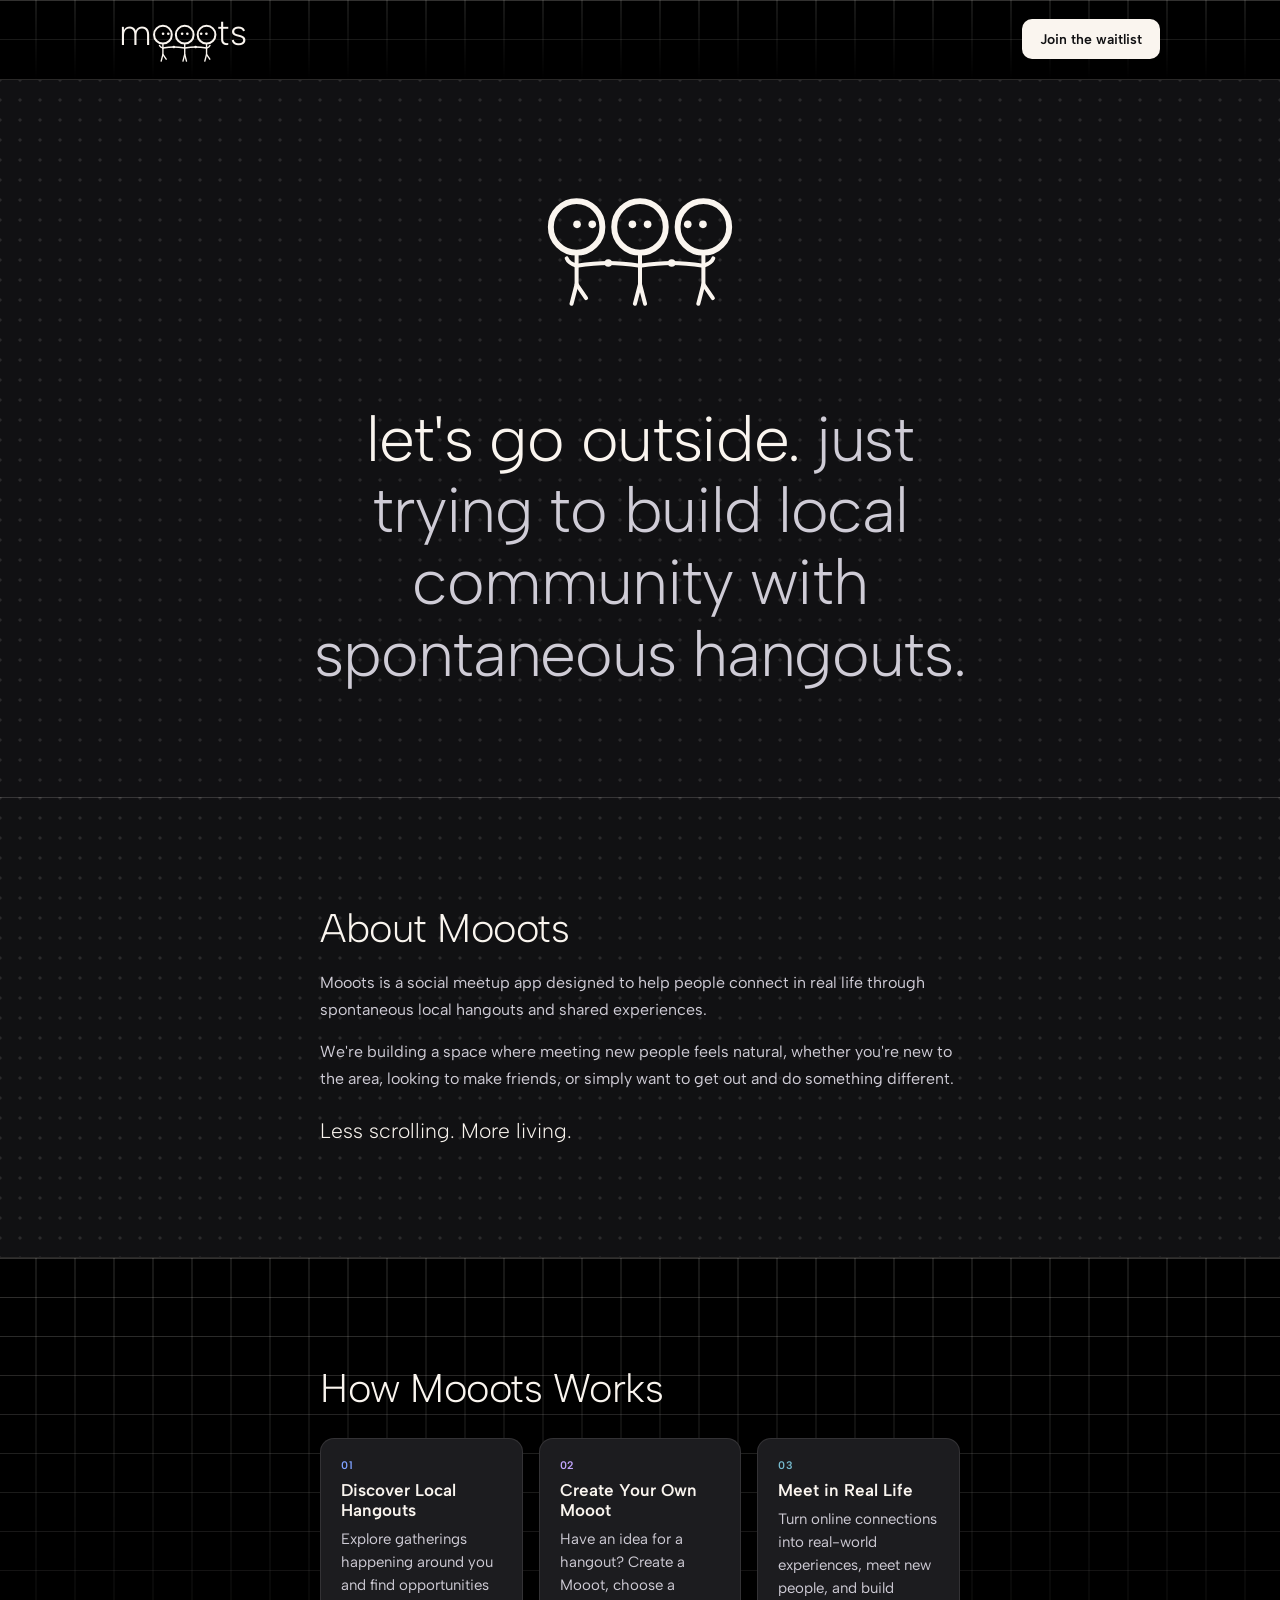
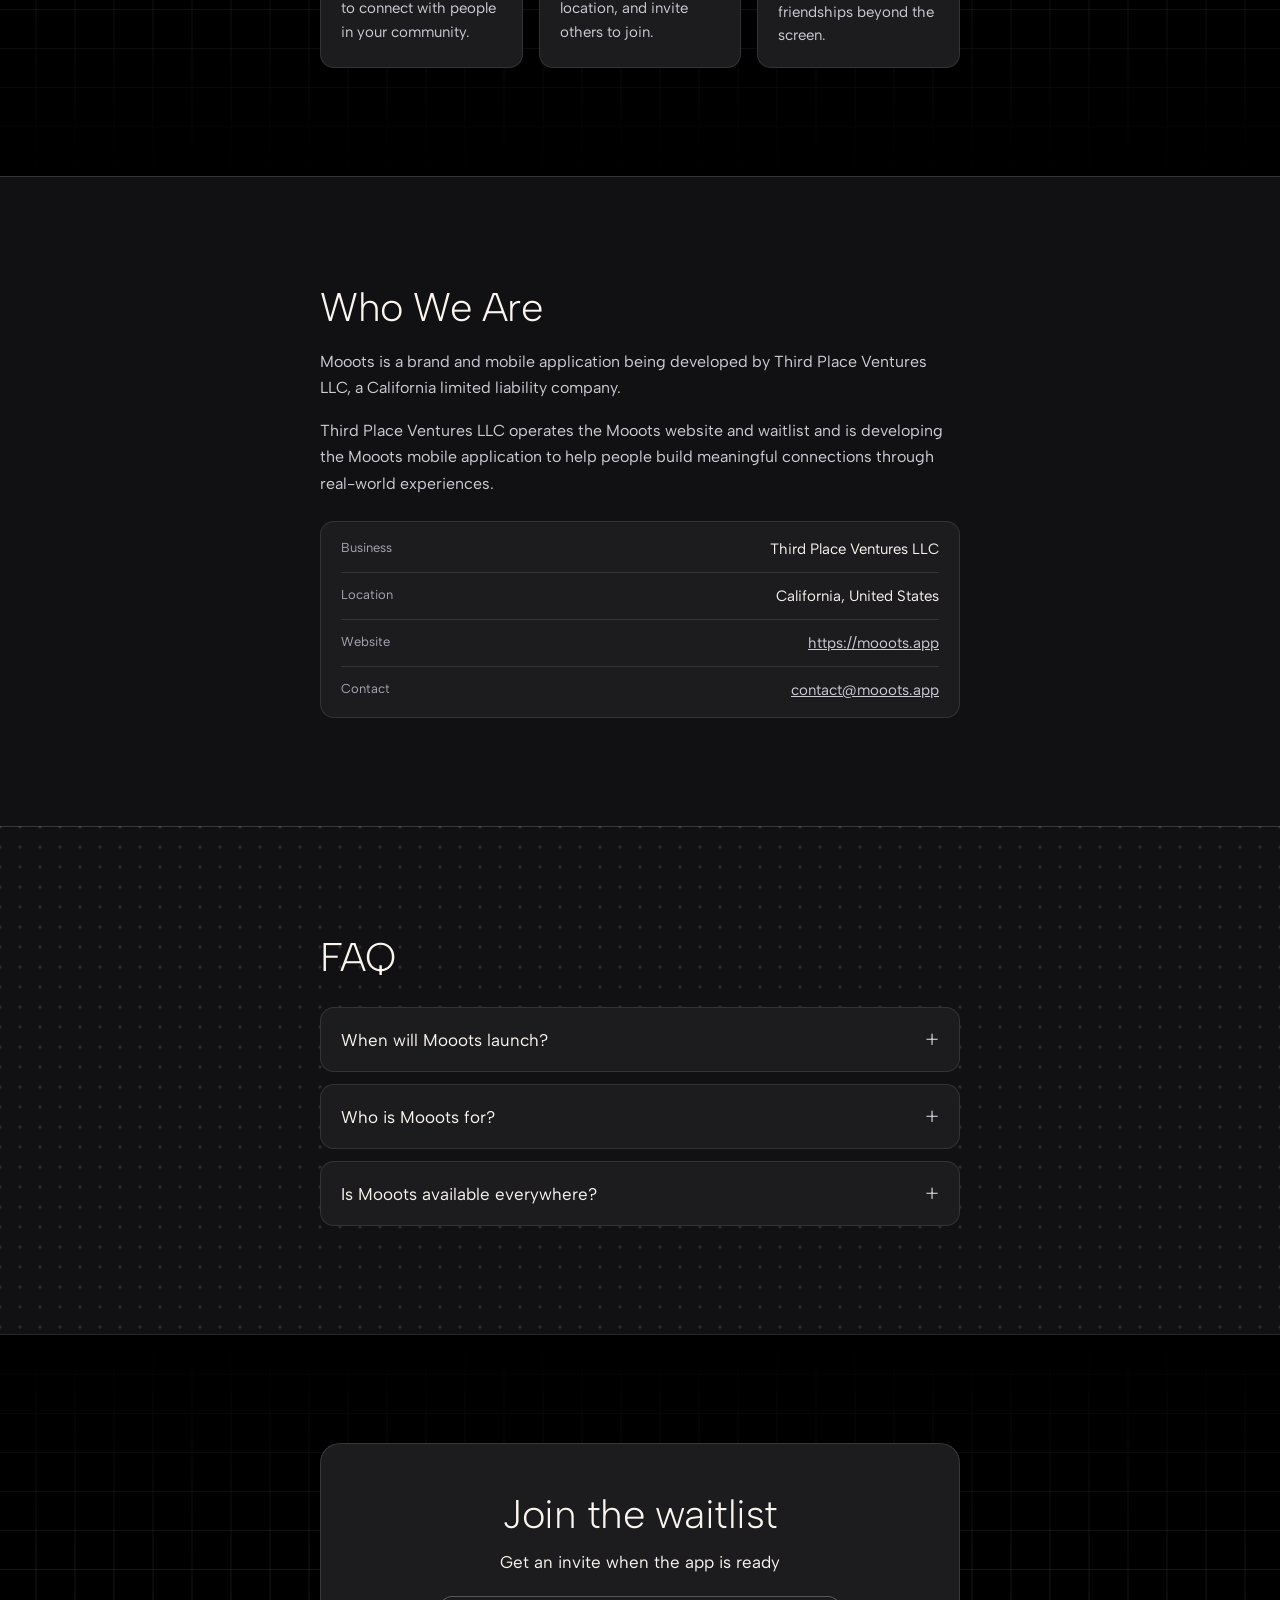
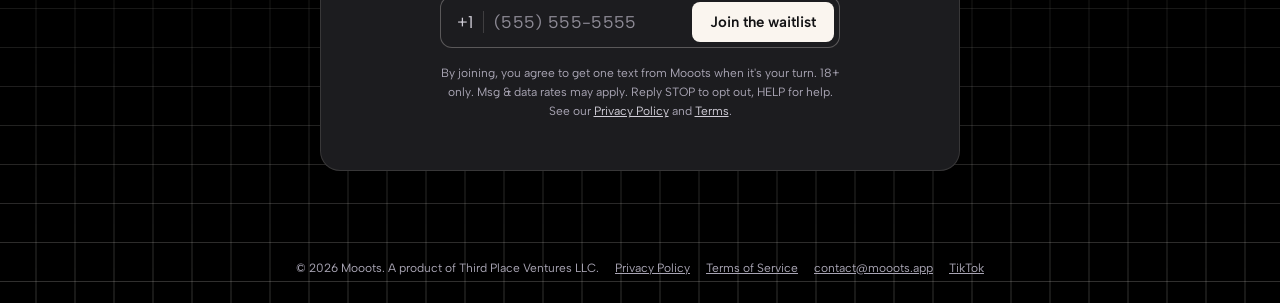
==== commit 4b13e4bd: "Make the consent text small again The section paragraph style was enlarging the form's small print t" ====
--- a/index.html
+++ b/index.html
@@ -18,7 +18,7 @@
 <meta name="twitter:card" content="summary_large_image">
 <link rel="icon" href="favicon.svg" type="image/svg+xml">
 <link rel="preload" href="fonts/AlbertSans-Light.ttf" as="font" type="font/ttf" crossorigin>
-<link rel="stylesheet" href="assets/site.css?v=20261023g">
+<link rel="stylesheet" href="assets/site.css?v=20261023h">
 </head>
 <body>
 <div class="teaser">
@@ -192,7 +192,7 @@
   </section>
 
 </div>
-<script src="assets/dance.js?v=20261023g"></script>
-<script src="assets/waitlist.js?v=20261023g"></script>
+<script src="assets/dance.js?v=20261023h"></script>
+<script src="assets/waitlist.js?v=20261023h"></script>
 </body>
 </html>
--- a/assets/site.css
+++ b/assets/site.css
@@ -173,3 +173,6 @@
 .join-card { width: 100%; box-sizing: border-box; background: var(--raised); border: 1px solid rgba(250, 245, 239, 0.12); border-radius: 20px; padding: clamp(32px, 6vw, 48px) clamp(20px, 5vw, 40px); display: flex; flex-direction: column; align-items: center; gap: 12px; text-align: center; }
 .join-card .joined { background: transparent; border: 0; padding: 0; }
 .join-band .site-footer { padding: clamp(64px, 10vh, 96px) 0 28px; }
+/* Keep the form's small print small inside the section styles. */
+.band-inner .consent { margin-top: 16px; font-size: 12px; line-height: 1.6; color: var(--ink-faint); }
+.band-inner .field-error { margin-top: 10px; font-size: 13px; line-height: 20px; color: var(--danger); }
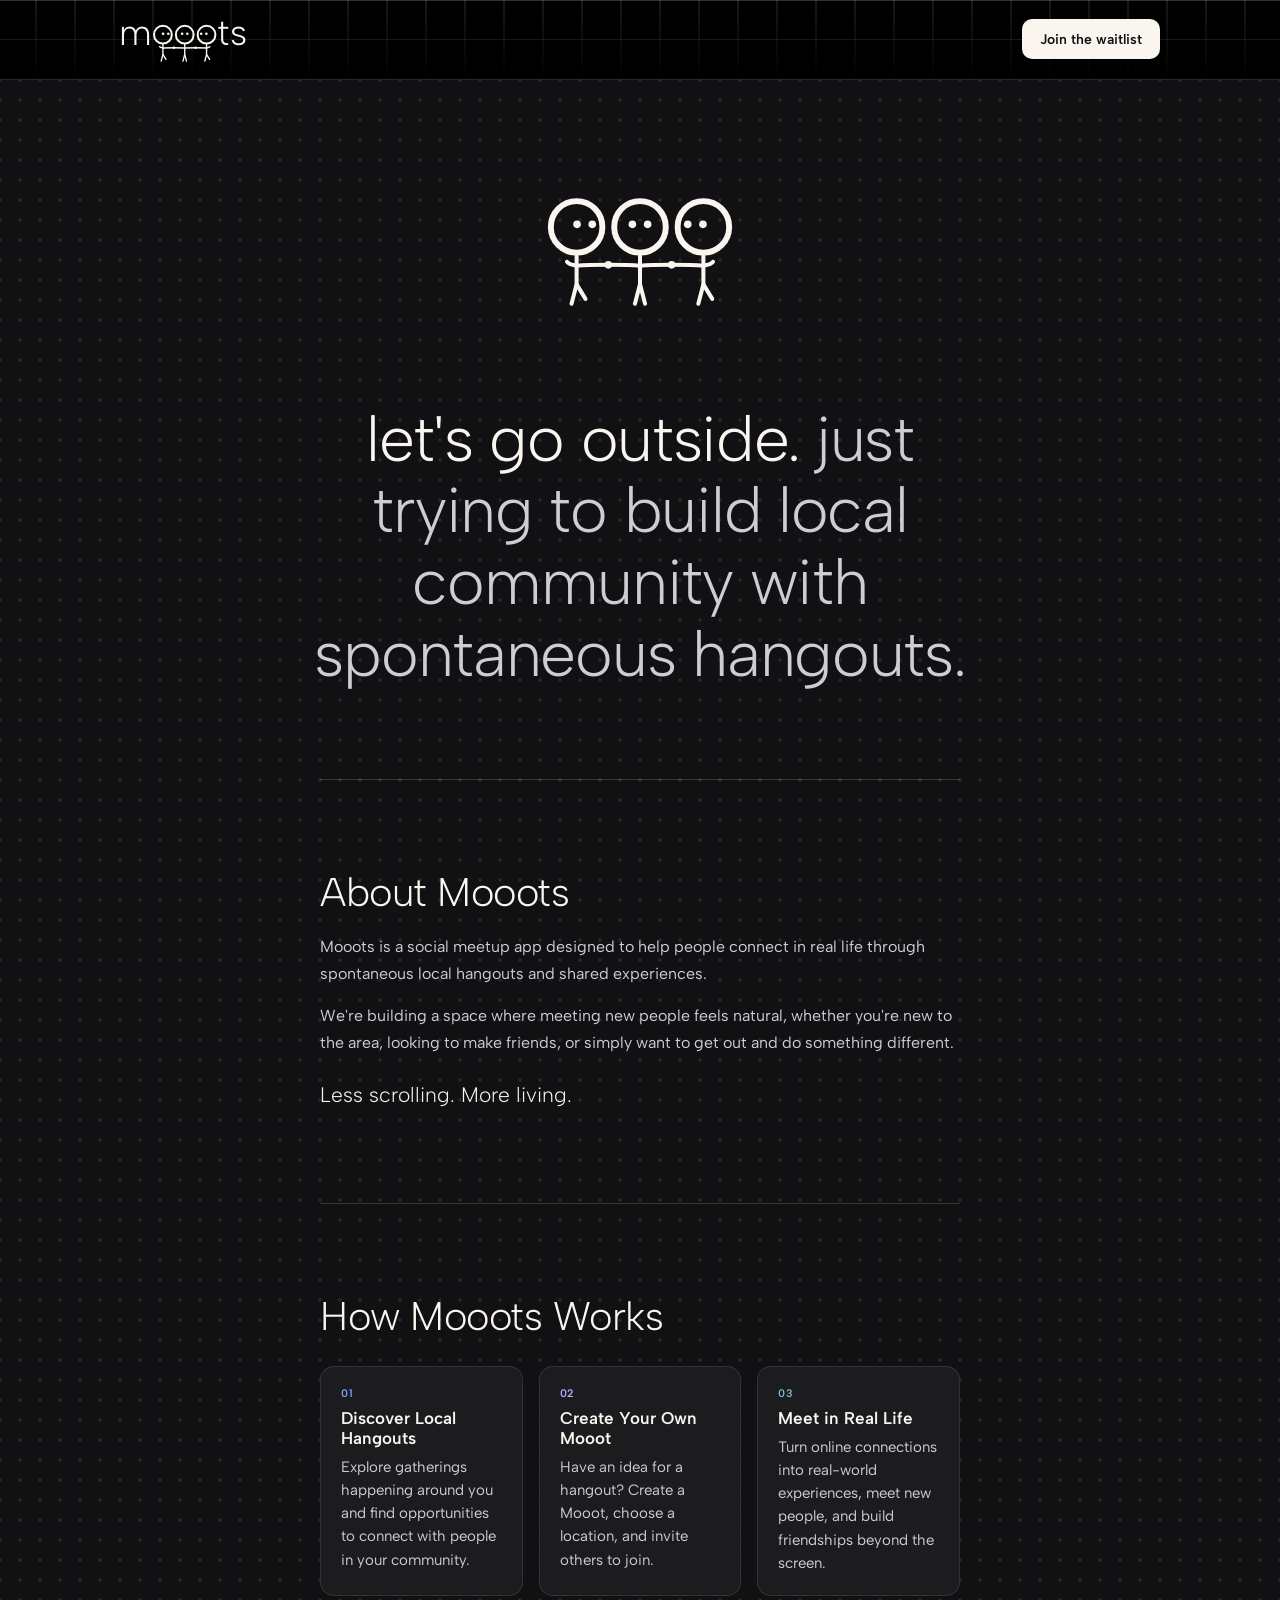
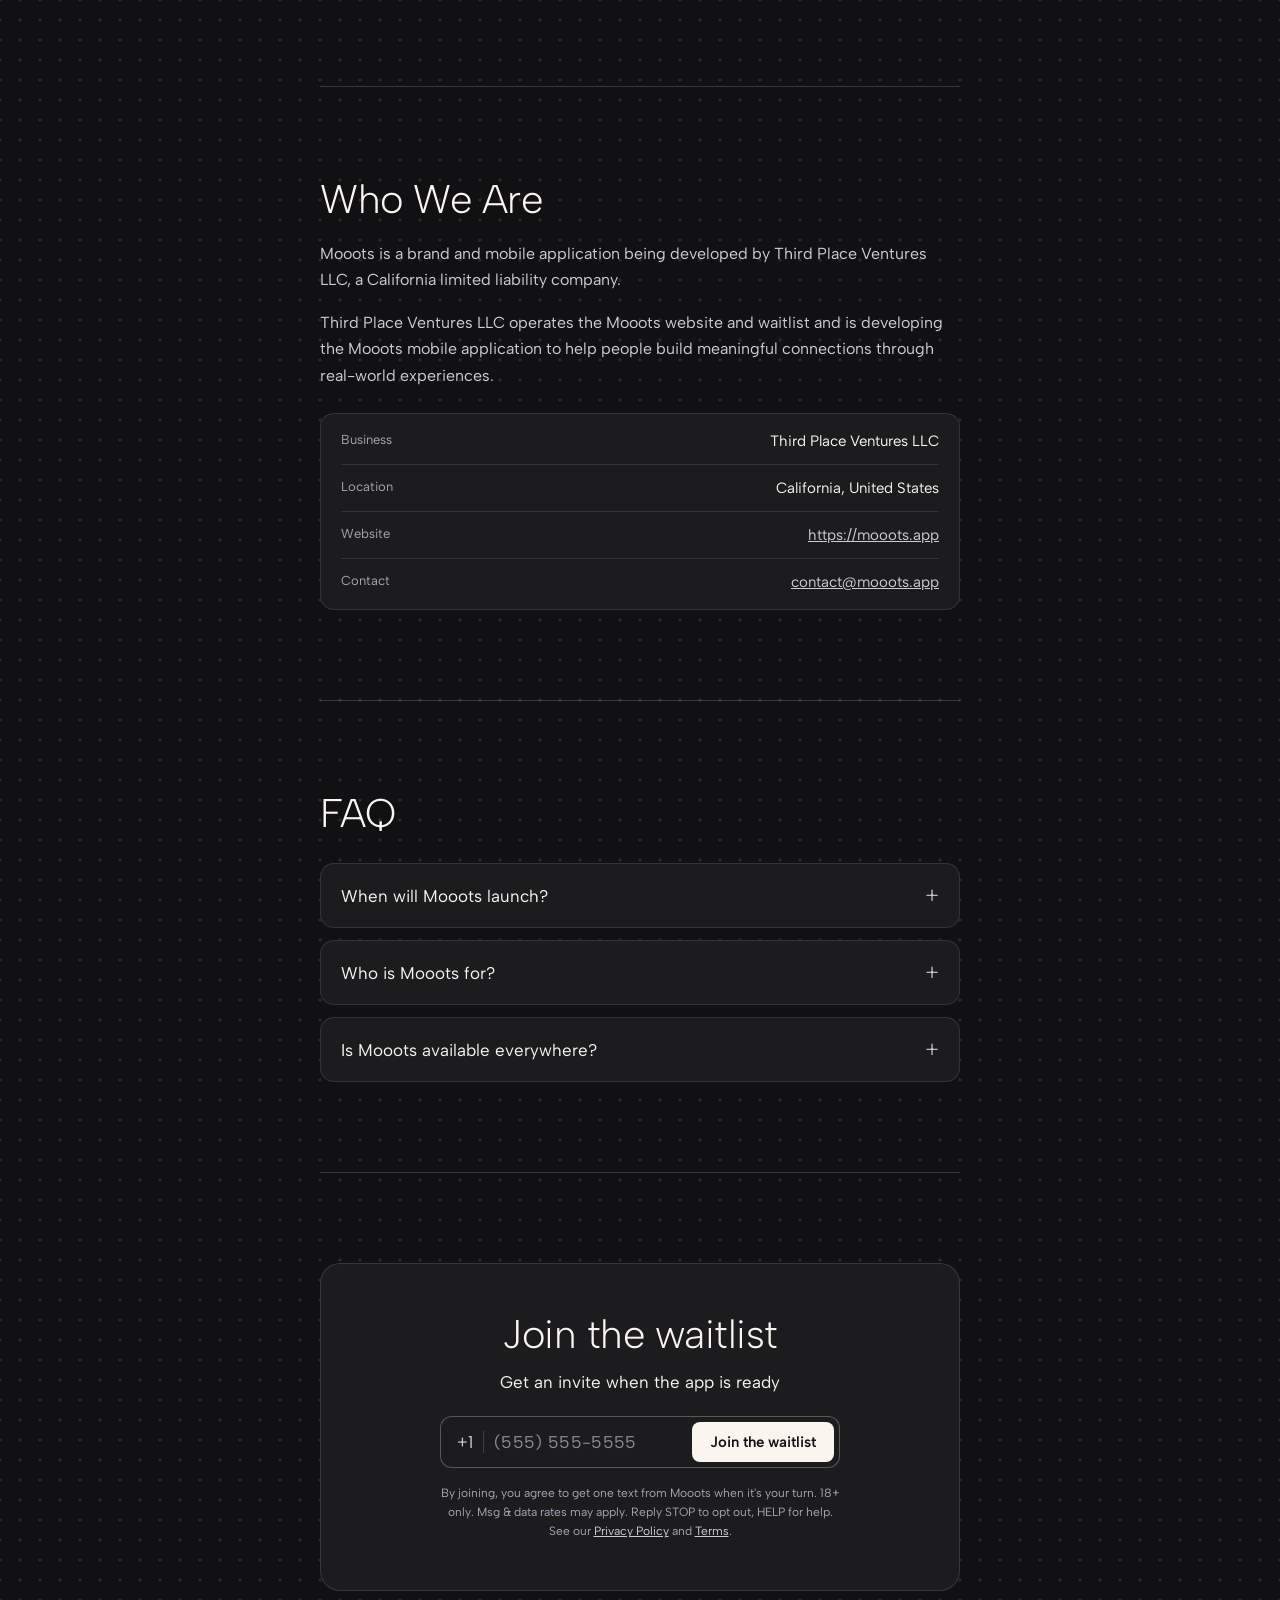
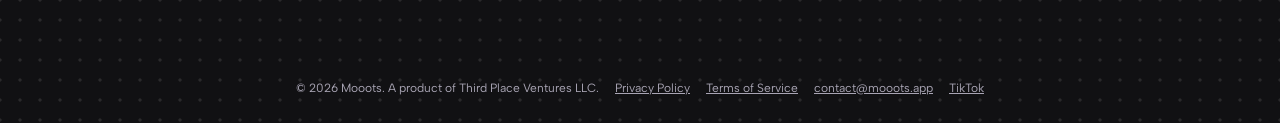
==== commit 8feb23f9: "Use divider lines instead of separate section bands Back to one continuous dotted surface. Sections " ====
--- a/index.html
+++ b/index.html
@@ -18,7 +18,7 @@
 <meta name="twitter:card" content="summary_large_image">
 <link rel="icon" href="favicon.svg" type="image/svg+xml">
 <link rel="preload" href="fonts/AlbertSans-Light.ttf" as="font" type="font/ttf" crossorigin>
-<link rel="stylesheet" href="assets/site.css?v=20261023h">
+<link rel="stylesheet" href="assets/site.css?v=20261023i">
 </head>
 <body>
 <div class="teaser">
@@ -59,7 +59,7 @@
     </div>
   </header>
 
-  <section class="band band-dots hero-band">
+  <section class="band hero-band">
     <div class="band-inner">
       <svg class="logo mark" role="img" aria-label="Three friends holding hands" viewBox="340 220 530 300">
         <g fill="none" stroke="#FAF5EF" stroke-width="14">
@@ -87,7 +87,7 @@
     </div>
   </section>
 
-  <section class="band band-dots" id="about" aria-labelledby="about-title">
+  <section class="band" id="about" aria-labelledby="about-title">
     <div class="band-inner">
       <h2 id="about-title">About Mooots</h2>
       <p>Mooots is a social meetup app designed to help people connect in real life through spontaneous local hangouts and shared experiences.</p>
@@ -96,7 +96,7 @@
     </div>
   </section>
 
-  <section class="band band-grid grid" aria-labelledby="how-title">
+  <section class="band" aria-labelledby="how-title">
     <div class="band-inner">
       <h2 id="how-title">How Mooots Works</h2>
       <div class="steps">
@@ -119,7 +119,7 @@
     </div>
   </section>
 
-  <section class="band band-plain" aria-labelledby="who-title">
+  <section class="band" aria-labelledby="who-title">
     <div class="band-inner">
       <h2 id="who-title">Who We Are</h2>
       <p>Mooots is a brand and mobile application being developed by Third Place Ventures LLC, a California limited liability company.</p>
@@ -133,7 +133,7 @@
     </div>
   </section>
 
-  <section class="band band-dots" aria-labelledby="faq-title">
+  <section class="band" aria-labelledby="faq-title">
     <div class="band-inner">
       <h2 id="faq-title">FAQ</h2>
       <div class="faq">
@@ -153,7 +153,7 @@
     </div>
   </section>
 
-  <section class="band band-grid grid up join-band" id="join" aria-labelledby="join-title">
+  <section class="band join-band" id="join" aria-labelledby="join-title">
     <div class="band-inner">
       <div class="join-card">
         <h2 id="join-title">Join the waitlist</h2>
@@ -192,7 +192,7 @@
   </section>
 
 </div>
-<script src="assets/dance.js?v=20261023h"></script>
-<script src="assets/waitlist.js?v=20261023h"></script>
+<script src="assets/dance.js?v=20261023i"></script>
+<script src="assets/waitlist.js?v=20261023i"></script>
 </body>
 </html>
--- a/assets/site.css
+++ b/assets/site.css
@@ -176,3 +176,11 @@
 /* Keep the form's small print small inside the section styles. */
 .band-inner .consent { margin-top: 16px; font-size: 12px; line-height: 1.6; color: var(--ink-faint); }
 .band-inner .field-error { margin-top: 10px; font-size: 13px; line-height: 20px; color: var(--danger); }
+
+/* One continuous dotted surface; sections are split by a thin divider line
+   (content width, not edge to edge) with generous space around it. */
+.teaser:has(.band) { background-color: var(--paper); background-image: radial-gradient(circle, rgba(250, 245, 239, 0.11) 1.4px, transparent 1.8px); background-size: 20px 20px; background-position: 10px 10px; }
+.band { border-top: 0; padding: 0 24px; background: transparent; }
+.band:not(.hero-band) .band-inner { border-top: 1px solid var(--rule); padding-top: clamp(64px, 10vh, 104px); }
+.band:not(:last-child) { padding-bottom: clamp(64px, 10vh, 104px); }
+.hero-band { padding-top: clamp(72px, 12vh, 128px); }
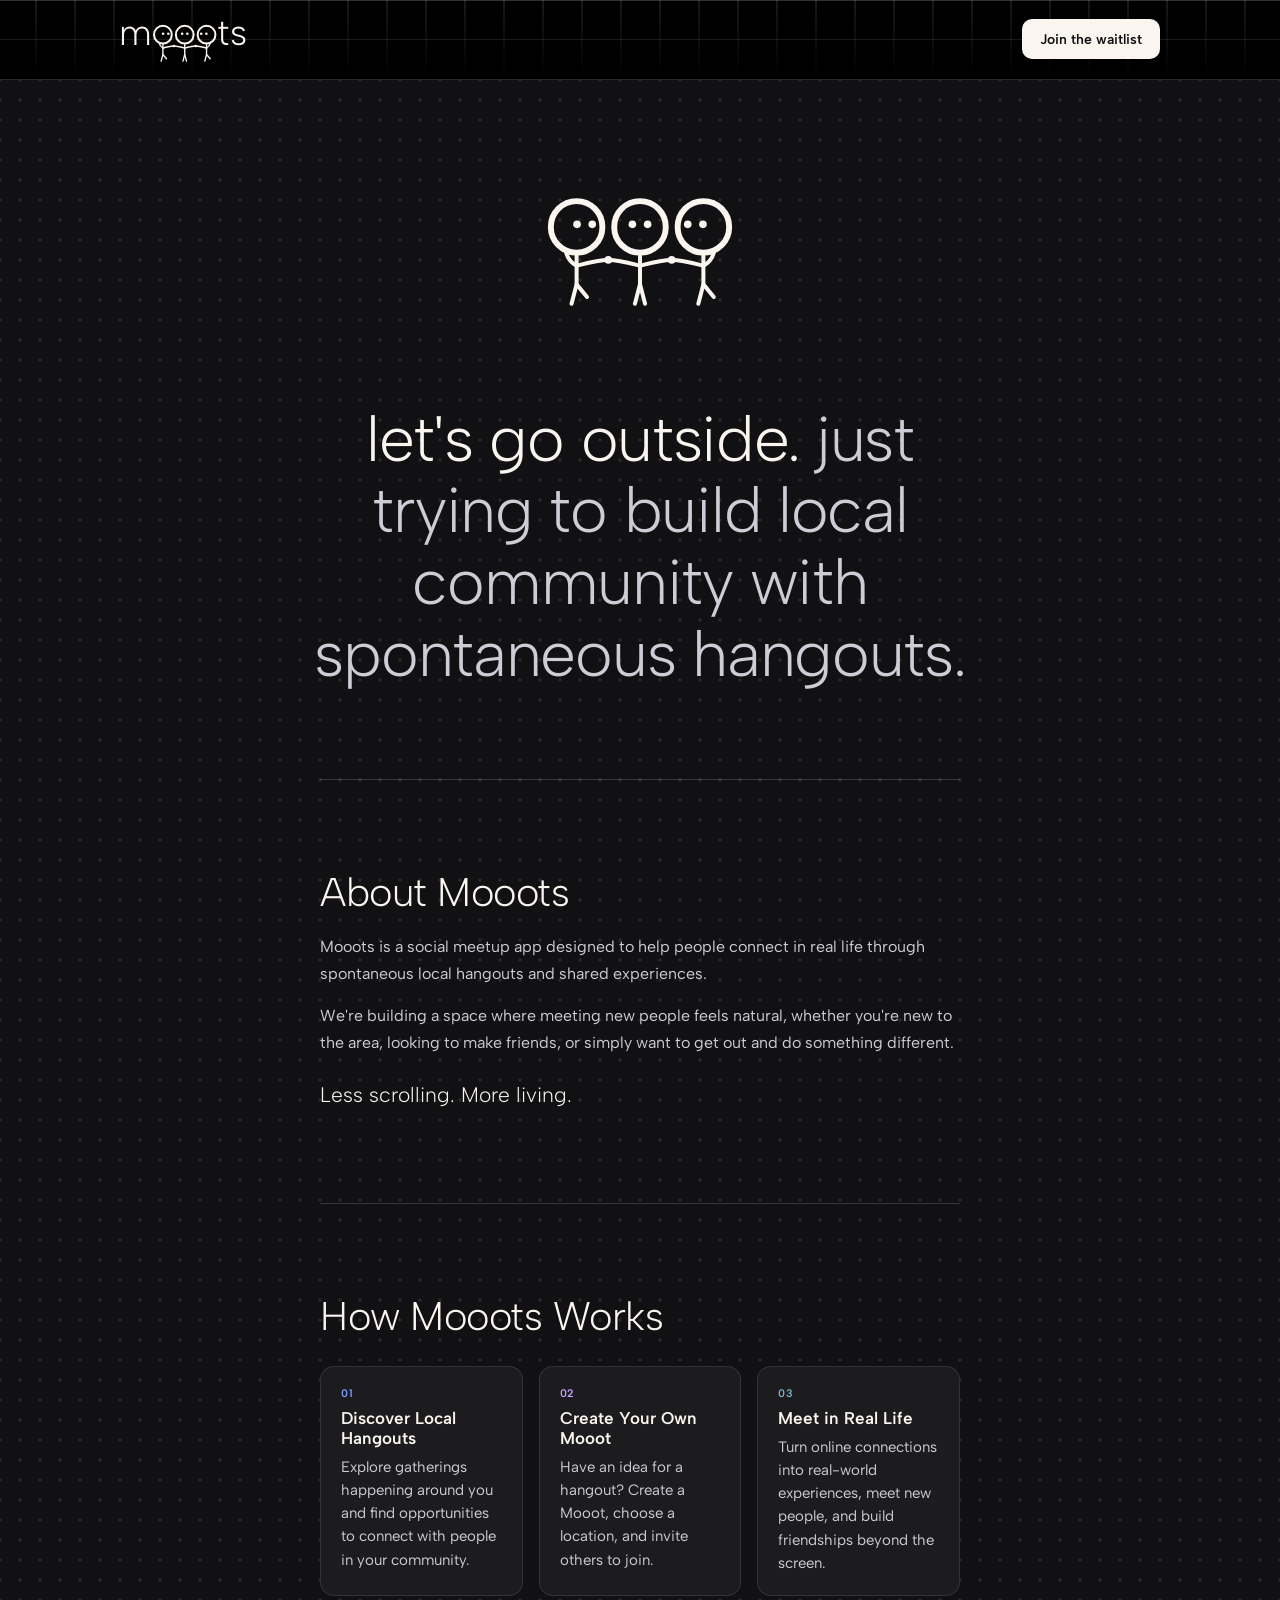
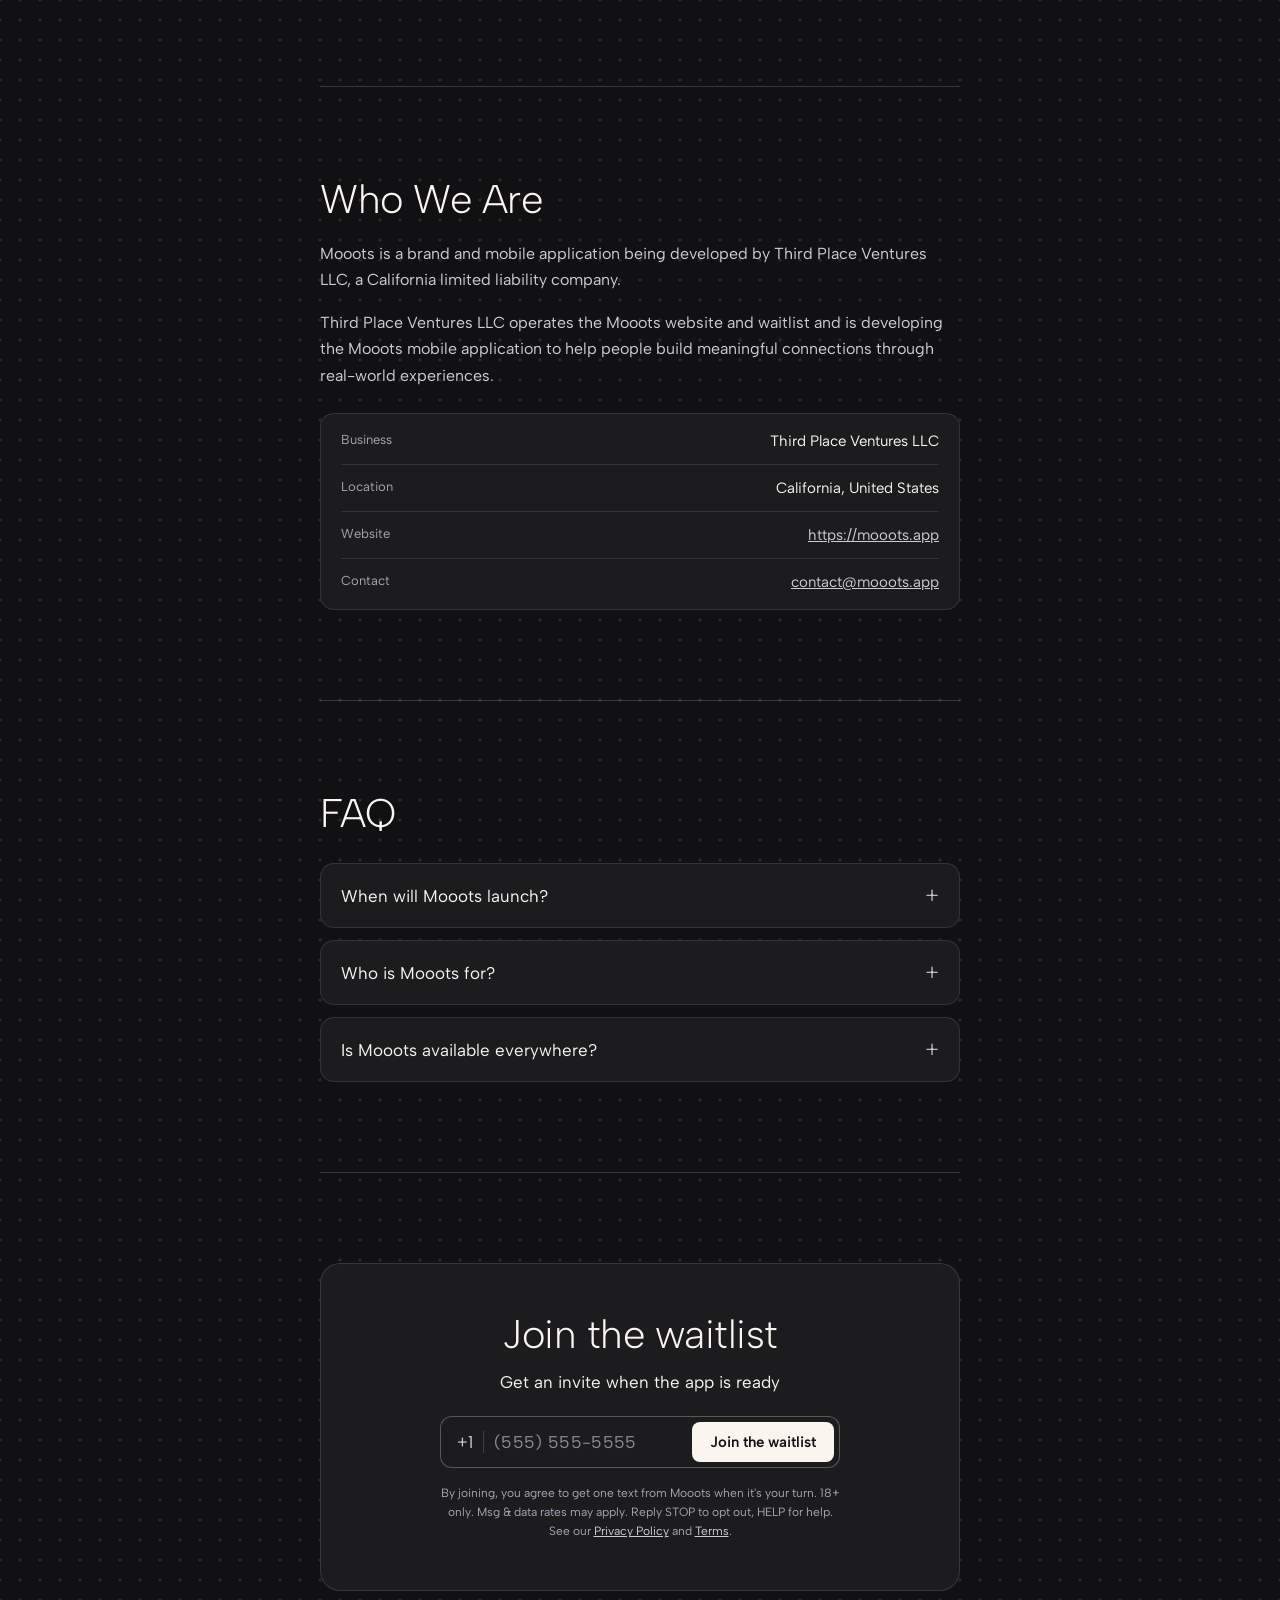
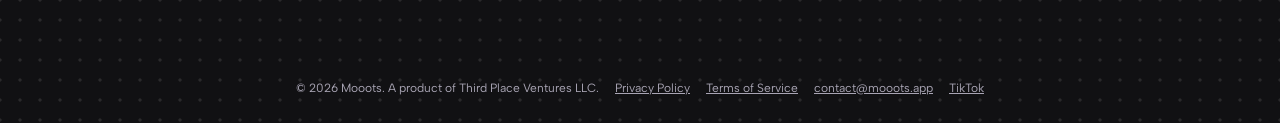
==== commit af6af390: "Add the Mooots app's data practices to the privacy policy Bring in the in-app privacy policy (app/se" ====
--- a/index.html
+++ b/index.html
@@ -18,7 +18,7 @@
 <meta name="twitter:card" content="summary_large_image">
 <link rel="icon" href="favicon.svg" type="image/svg+xml">
 <link rel="preload" href="fonts/AlbertSans-Light.ttf" as="font" type="font/ttf" crossorigin>
-<link rel="stylesheet" href="assets/site.css?v=20261023i">
+<link rel="stylesheet" href="assets/site.css?v=20261023j">
 </head>
 <body>
 <div class="teaser">
@@ -192,7 +192,7 @@
   </section>
 
 </div>
-<script src="assets/dance.js?v=20261023i"></script>
-<script src="assets/waitlist.js?v=20261023i"></script>
+<script src="assets/dance.js?v=20261023j"></script>
+<script src="assets/waitlist.js?v=20261023j"></script>
 </body>
 </html>
--- a/assets/site.css
+++ b/assets/site.css
@@ -184,3 +184,8 @@
 .band:not(.hero-band) .band-inner { border-top: 1px solid var(--rule); padding-top: clamp(64px, 10vh, 104px); }
 .band:not(:last-child) { padding-bottom: clamp(64px, 10vh, 104px); }
 .hero-band { padding-top: clamp(72px, 12vh, 128px); }
+
+/* Privacy policy: big part headings (The Mooots app, The website and waitlist,
+   For everyone) with the old section style for the topics inside them. */
+.doc h2.part { margin: 24px 0 -8px; padding-top: 32px; border-top: 1px solid var(--rule); font-size: 28px; font-weight: 300; letter-spacing: -0.3px; }
+.doc h3 { margin: 0; font-size: 20px; font-weight: 600; color: var(--ink); }
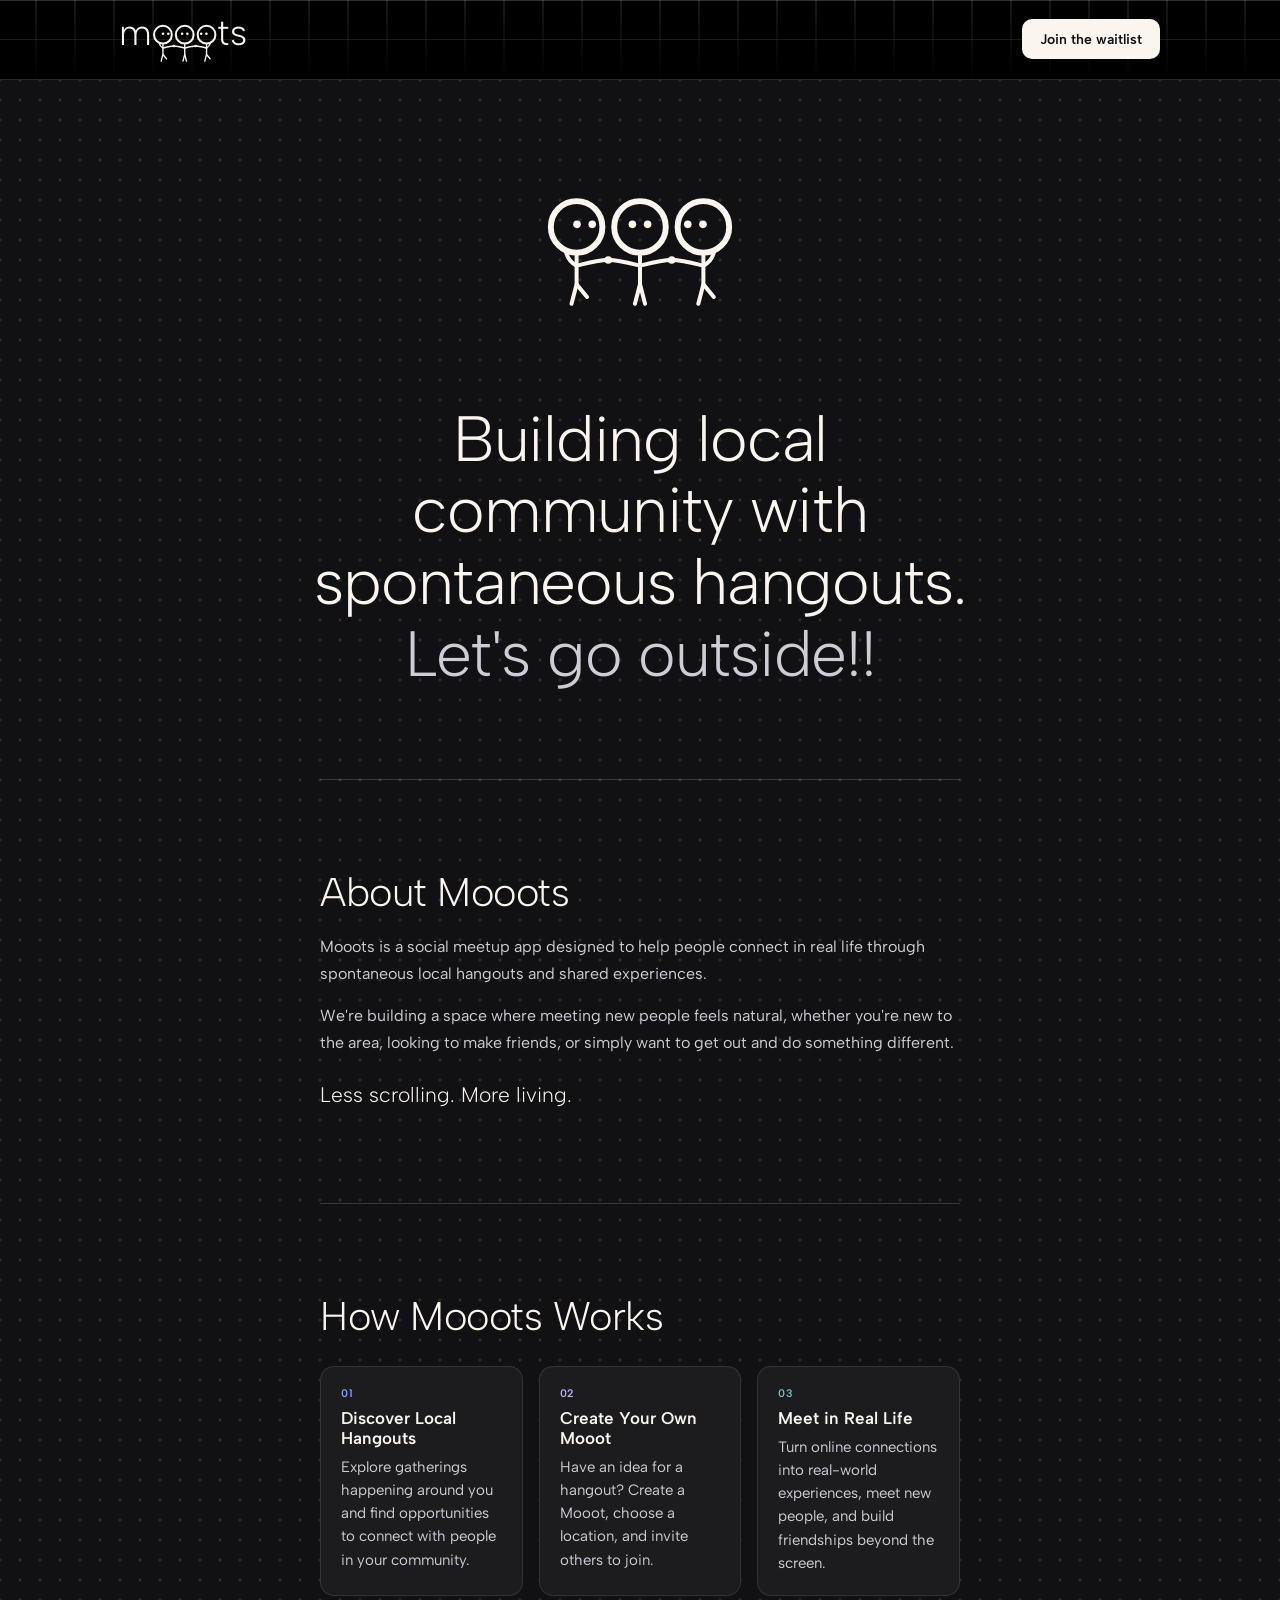
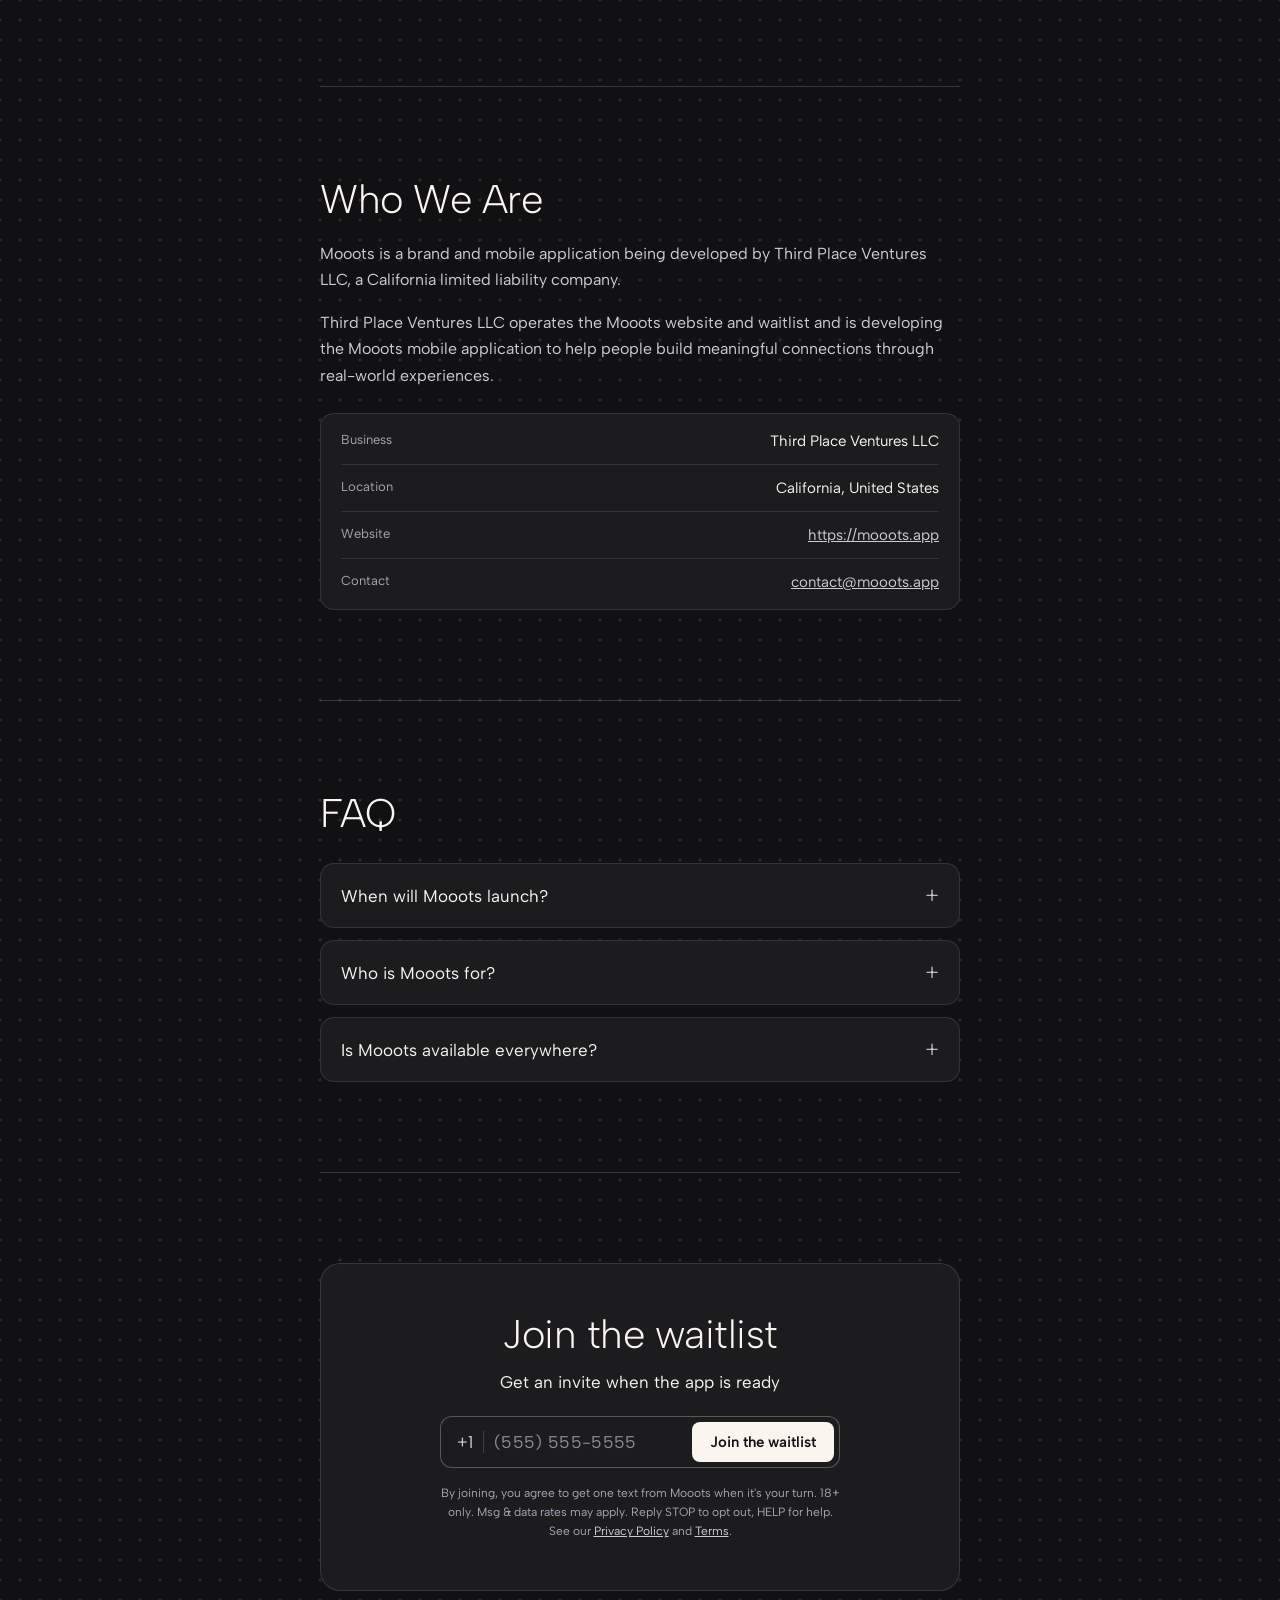
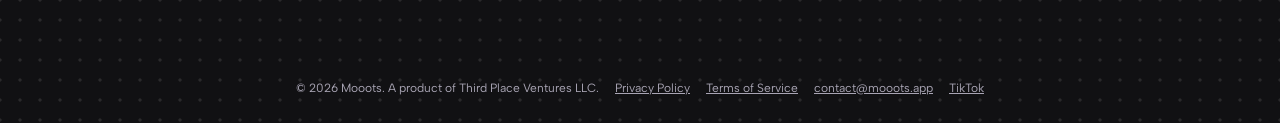
==== commit a3f30fa1: "Update the hero headline to lead with building local community Co-Authored-By: Claude Opus 5.5 <nore" ====
--- a/index.html
+++ b/index.html
@@ -4,10 +4,10 @@
 <meta charset="utf-8">
 <meta name="viewport" content="width=device-width, initial-scale=1">
 <title>Mooots</title>
-<meta name="description" content="let's go outside. just trying to build local community with spontaneous hangouts.">
+<meta name="description" content="Building local community with spontaneous hangouts. Let's go outside!!">
 <meta name="theme-color" content="#000000">
 <meta property="og:title" content="Mooots">
-<meta property="og:description" content="let's go outside. just trying to build local community with spontaneous hangouts.">
+<meta property="og:description" content="Building local community with spontaneous hangouts. Let's go outside!!">
 <meta property="og:url" content="https://mooots.app/">
 <meta property="og:type" content="website">
 <meta property="og:site_name" content="Mooots">
@@ -83,7 +83,7 @@
           <circle cx="680" cy="430" r="9"><animate class="dance" attributeName="cy" begin="indefinite" dur="2.4s" fill="freeze" calcMode="spline" keyTimes="0;0.2;0.4;0.6;0.8;1" keySplines="0.37 0 0.63 1;0.37 0 0.63 1;0.37 0 0.63 1;0.37 0 0.63 1;0.37 0 0.63 1" values="430;386;430;386;430;430"/></circle>
         </g>
       </svg>
-      <h1 class="hero-title">let's go outside. <span>just trying to build local community with spontaneous hangouts.</span></h1>
+      <h1 class="hero-title">Building local community with spontaneous hangouts. <span>Let's go outside!!</span></h1>
     </div>
   </section>
 
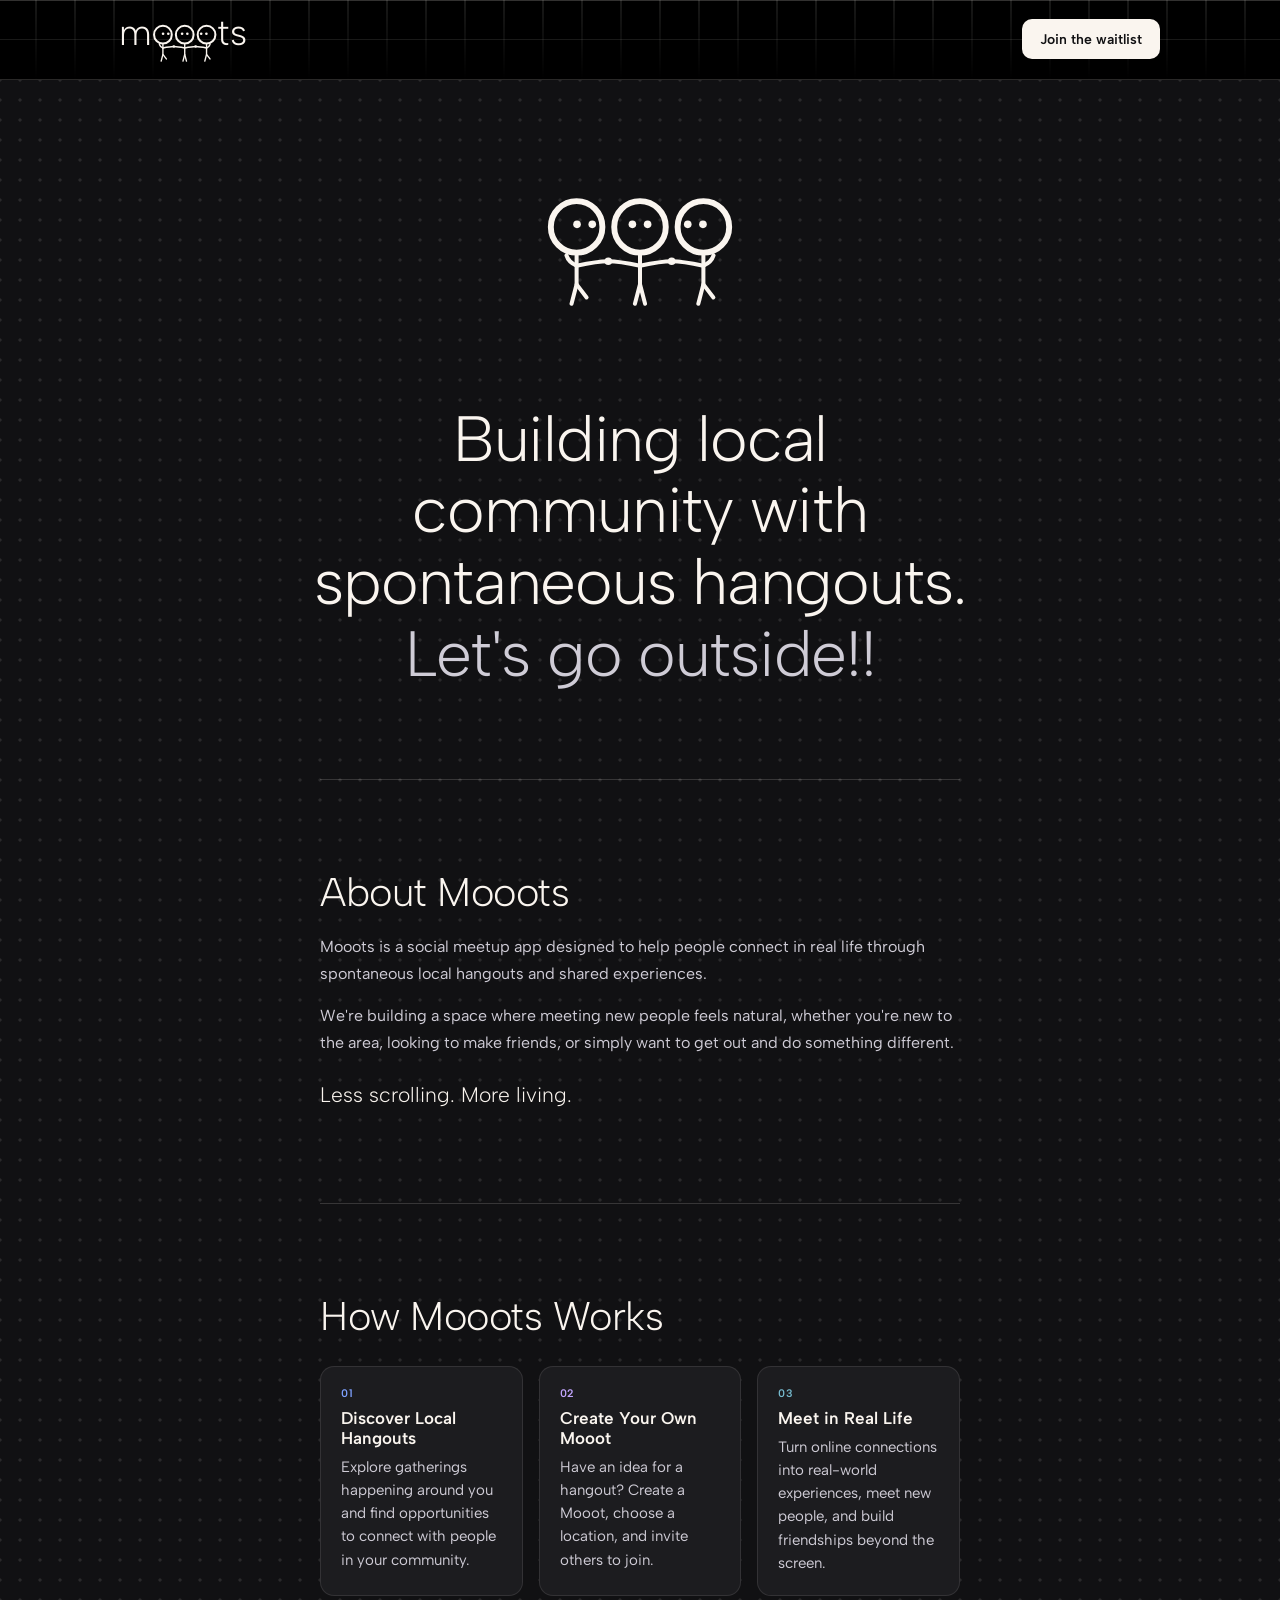
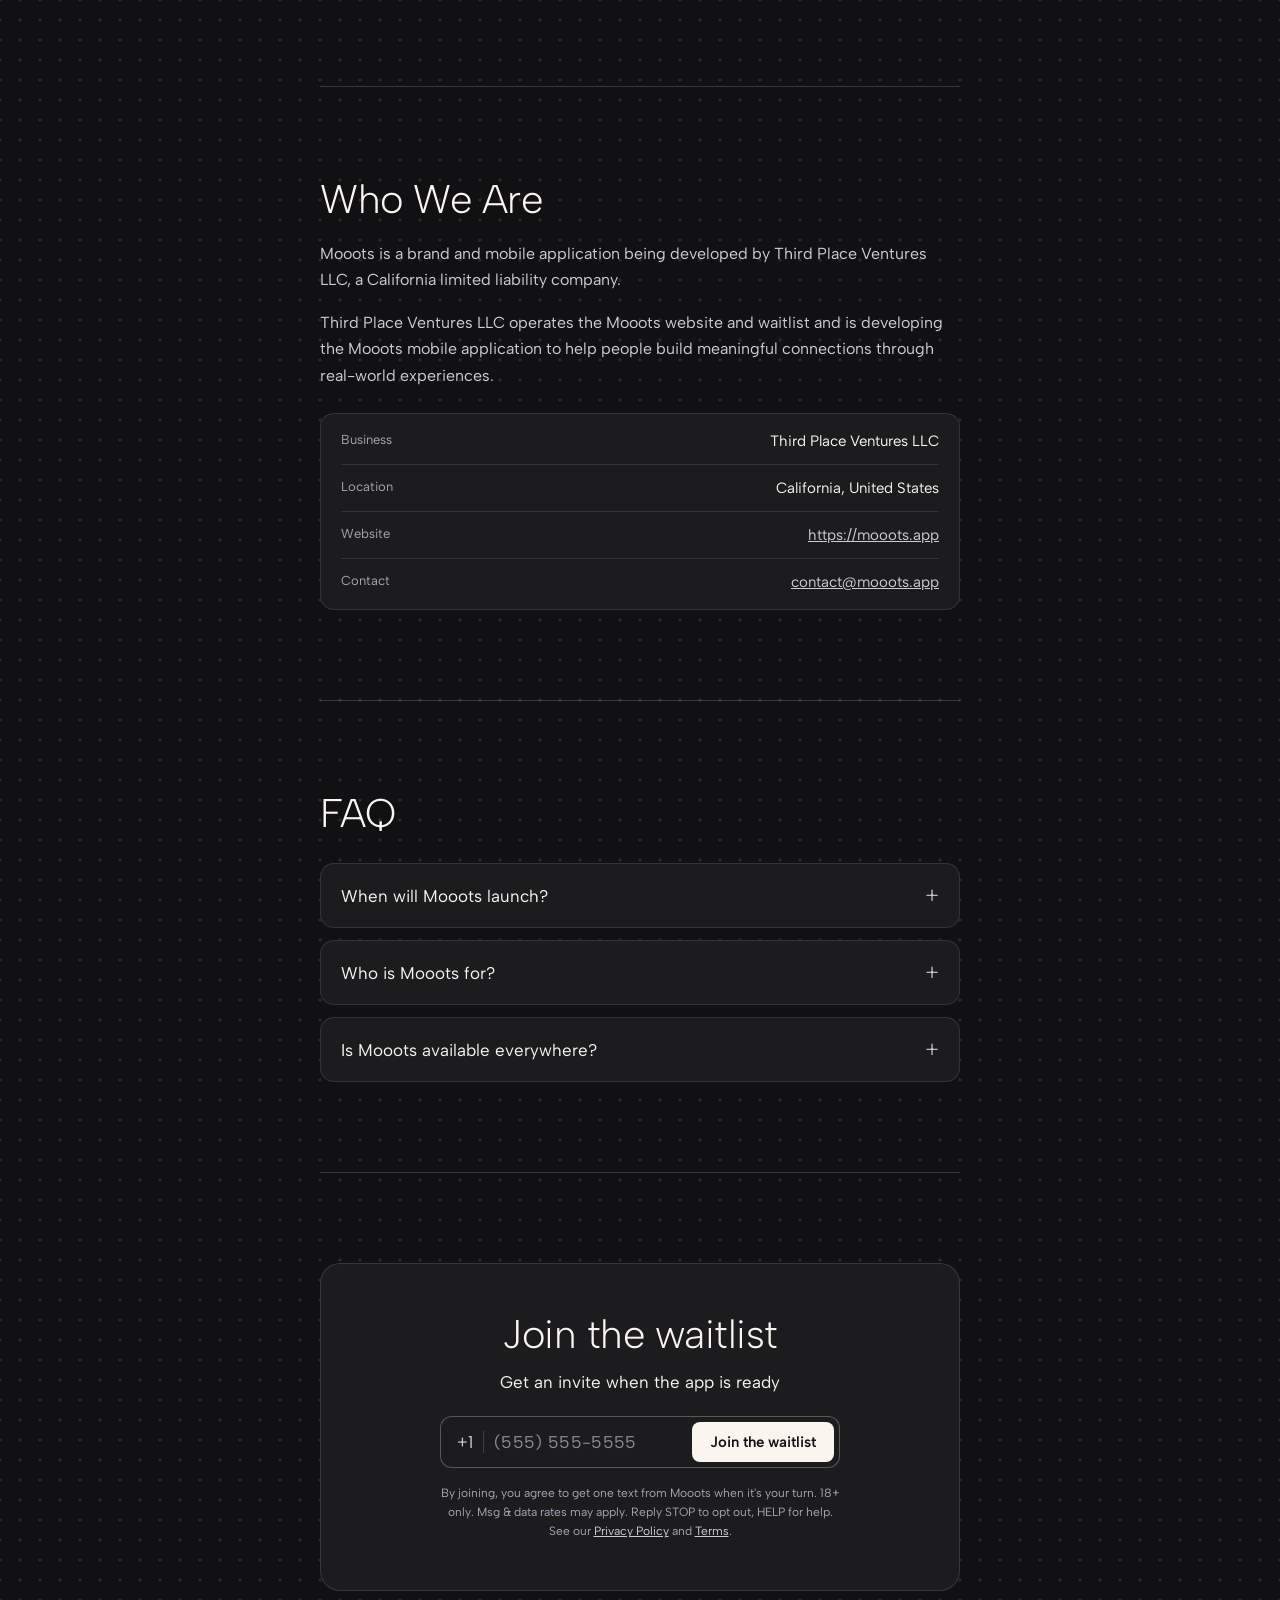
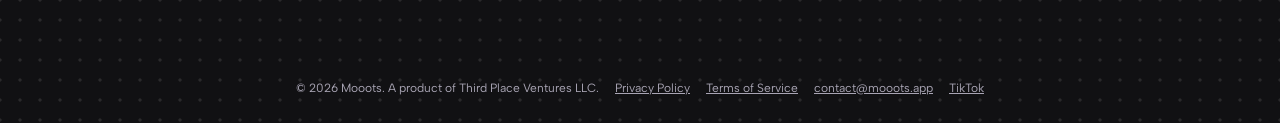
==== commit ca0e4d6e: "Make the logo eyes follow the pointer and the hero figures jump on tap Co-Authored-By: Claude Opus 5" ====
--- a/index.html
+++ b/index.html
@@ -18,7 +18,7 @@
 <meta name="twitter:card" content="summary_large_image">
 <link rel="icon" href="favicon.svg" type="image/svg+xml">
 <link rel="preload" href="fonts/AlbertSans-Light.ttf" as="font" type="font/ttf" crossorigin>
-<link rel="stylesheet" href="assets/site.css?v=20261023j">
+<link rel="stylesheet" href="assets/site.css?v=20261030a">
 </head>
 <body>
 <div class="teaser">
@@ -47,9 +47,9 @@
           <path d="M455 404 C443 416 437 432 436 446 M755 404 C767 416 773 432 774 446"><animate class="dance" attributeName="d" begin="indefinite" dur="2.4s" fill="freeze" calcMode="spline" keyTimes="0;0.2;0.4;0.6;0.8;1" keySplines="0.37 0 0.63 1;0.37 0 0.63 1;0.37 0 0.63 1;0.37 0 0.63 1;0.37 0 0.63 1" values="M455 404 C443 416 437 432 436 446 M755 404 C767 416 773 432 774 446;M455 404 C441 394 433 380 430 366 M755 404 C769 394 777 380 780 366;M455 404 C443 416 437 432 436 446 M755 404 C767 416 773 432 774 446;M455 404 C441 394 433 380 430 366 M755 404 C769 394 777 380 780 366;M455 404 C443 416 437 432 436 446 M755 404 C767 416 773 432 774 446;M455 404 C443 416 437 432 436 446 M755 404 C767 416 773 432 774 446"/></path>
         </g>
         <g fill="#FAF5EF">
-          <circle cx="456" cy="306" r="9"/><circle cx="492" cy="306" r="9"/>
-          <circle cx="587" cy="306" r="9"/><circle cx="623" cy="306" r="9"/>
-          <circle cx="718" cy="306" r="9"/><circle cx="754" cy="306" r="9"/>
+          <g class="eyes"><circle cx="456" cy="306" r="9"/><circle cx="492" cy="306" r="9"/></g>
+          <g class="eyes"><circle cx="587" cy="306" r="9"/><circle cx="623" cy="306" r="9"/></g>
+          <g class="eyes"><circle cx="718" cy="306" r="9"/><circle cx="754" cy="306" r="9"/></g>
           <circle cx="530" cy="430" r="9"><animate class="dance" attributeName="cy" begin="indefinite" dur="2.4s" fill="freeze" calcMode="spline" keyTimes="0;0.2;0.4;0.6;0.8;1" keySplines="0.37 0 0.63 1;0.37 0 0.63 1;0.37 0 0.63 1;0.37 0 0.63 1;0.37 0 0.63 1" values="430;386;430;386;430;430"/></circle>
           <circle cx="680" cy="430" r="9"><animate class="dance" attributeName="cy" begin="indefinite" dur="2.4s" fill="freeze" calcMode="spline" keyTimes="0;0.2;0.4;0.6;0.8;1" keySplines="0.37 0 0.63 1;0.37 0 0.63 1;0.37 0 0.63 1;0.37 0 0.63 1;0.37 0 0.63 1" values="430;386;430;386;430;430"/></circle>
         </g>
@@ -61,7 +61,9 @@
 
   <section class="band hero-band">
     <div class="band-inner">
-      <svg class="logo mark" role="img" aria-label="Three friends holding hands" viewBox="340 220 530 300">
+      <button type="button" class="mark-btn" id="mark-jump" aria-label="Three friends holding hands. Tap to make them jump.">
+      <svg class="logo mark" aria-hidden="true" viewBox="340 220 530 300">
+        <g class="jumper">
         <g fill="none" stroke="#FAF5EF" stroke-width="14">
           <circle cx="455" cy="312" r="61"/><circle cx="605" cy="312" r="61"/><circle cx="755" cy="312" r="61"/>
         </g>
@@ -76,13 +78,15 @@
           <path d="M455 404 C443 416 437 432 436 446 M755 404 C767 416 773 432 774 446"><animate class="dance" attributeName="d" begin="indefinite" dur="2.4s" fill="freeze" calcMode="spline" keyTimes="0;0.2;0.4;0.6;0.8;1" keySplines="0.37 0 0.63 1;0.37 0 0.63 1;0.37 0 0.63 1;0.37 0 0.63 1;0.37 0 0.63 1" values="M455 404 C443 416 437 432 436 446 M755 404 C767 416 773 432 774 446;M455 404 C441 394 433 380 430 366 M755 404 C769 394 777 380 780 366;M455 404 C443 416 437 432 436 446 M755 404 C767 416 773 432 774 446;M455 404 C441 394 433 380 430 366 M755 404 C769 394 777 380 780 366;M455 404 C443 416 437 432 436 446 M755 404 C767 416 773 432 774 446;M455 404 C443 416 437 432 436 446 M755 404 C767 416 773 432 774 446"/></path>
         </g>
         <g fill="#FAF5EF">
-          <circle cx="456" cy="306" r="9"/><circle cx="492" cy="306" r="9"/>
-          <circle cx="587" cy="306" r="9"/><circle cx="623" cy="306" r="9"/>
-          <circle cx="718" cy="306" r="9"/><circle cx="754" cy="306" r="9"/>
+          <g class="eyes"><circle cx="456" cy="306" r="9"/><circle cx="492" cy="306" r="9"/></g>
+          <g class="eyes"><circle cx="587" cy="306" r="9"/><circle cx="623" cy="306" r="9"/></g>
+          <g class="eyes"><circle cx="718" cy="306" r="9"/><circle cx="754" cy="306" r="9"/></g>
           <circle cx="530" cy="430" r="9"><animate class="dance" attributeName="cy" begin="indefinite" dur="2.4s" fill="freeze" calcMode="spline" keyTimes="0;0.2;0.4;0.6;0.8;1" keySplines="0.37 0 0.63 1;0.37 0 0.63 1;0.37 0 0.63 1;0.37 0 0.63 1;0.37 0 0.63 1" values="430;386;430;386;430;430"/></circle>
           <circle cx="680" cy="430" r="9"><animate class="dance" attributeName="cy" begin="indefinite" dur="2.4s" fill="freeze" calcMode="spline" keyTimes="0;0.2;0.4;0.6;0.8;1" keySplines="0.37 0 0.63 1;0.37 0 0.63 1;0.37 0 0.63 1;0.37 0 0.63 1;0.37 0 0.63 1" values="430;386;430;386;430;430"/></circle>
         </g>
+        </g>
       </svg>
+      </button>
       <h1 class="hero-title">Building local community with spontaneous hangouts. <span>Let's go outside!!</span></h1>
     </div>
   </section>
@@ -192,7 +196,8 @@
   </section>
 
 </div>
-<script src="assets/dance.js?v=20261023j"></script>
-<script src="assets/waitlist.js?v=20261023j"></script>
+<script src="assets/dance.js?v=20261030a"></script>
+<script src="assets/waitlist.js?v=20261030a"></script>
+<script src="assets/faces.js?v=20261030a"></script>
 </body>
 </html>
--- a/assets/site.css
+++ b/assets/site.css
@@ -189,3 +189,7 @@
    For everyone) with the old section style for the topics inside them. */
 .doc h2.part { margin: 24px 0 -8px; padding-top: 32px; border-top: 1px solid var(--rule); font-size: 28px; font-weight: 300; letter-spacing: -0.3px; }
 .doc h3 { margin: 0; font-size: 20px; font-weight: 600; color: var(--ink); }
+
+/* The hero figures are a button: tap them to make them jump (assets/faces.js). */
+.mark-btn { display: block; margin: 0 auto; padding: 0; border: 0; background: none; cursor: pointer; line-height: 0; border-radius: 12px; -webkit-tap-highlight-color: transparent; }
+.mark-btn:focus-visible { outline: 2px solid var(--focus); outline-offset: 8px; }
